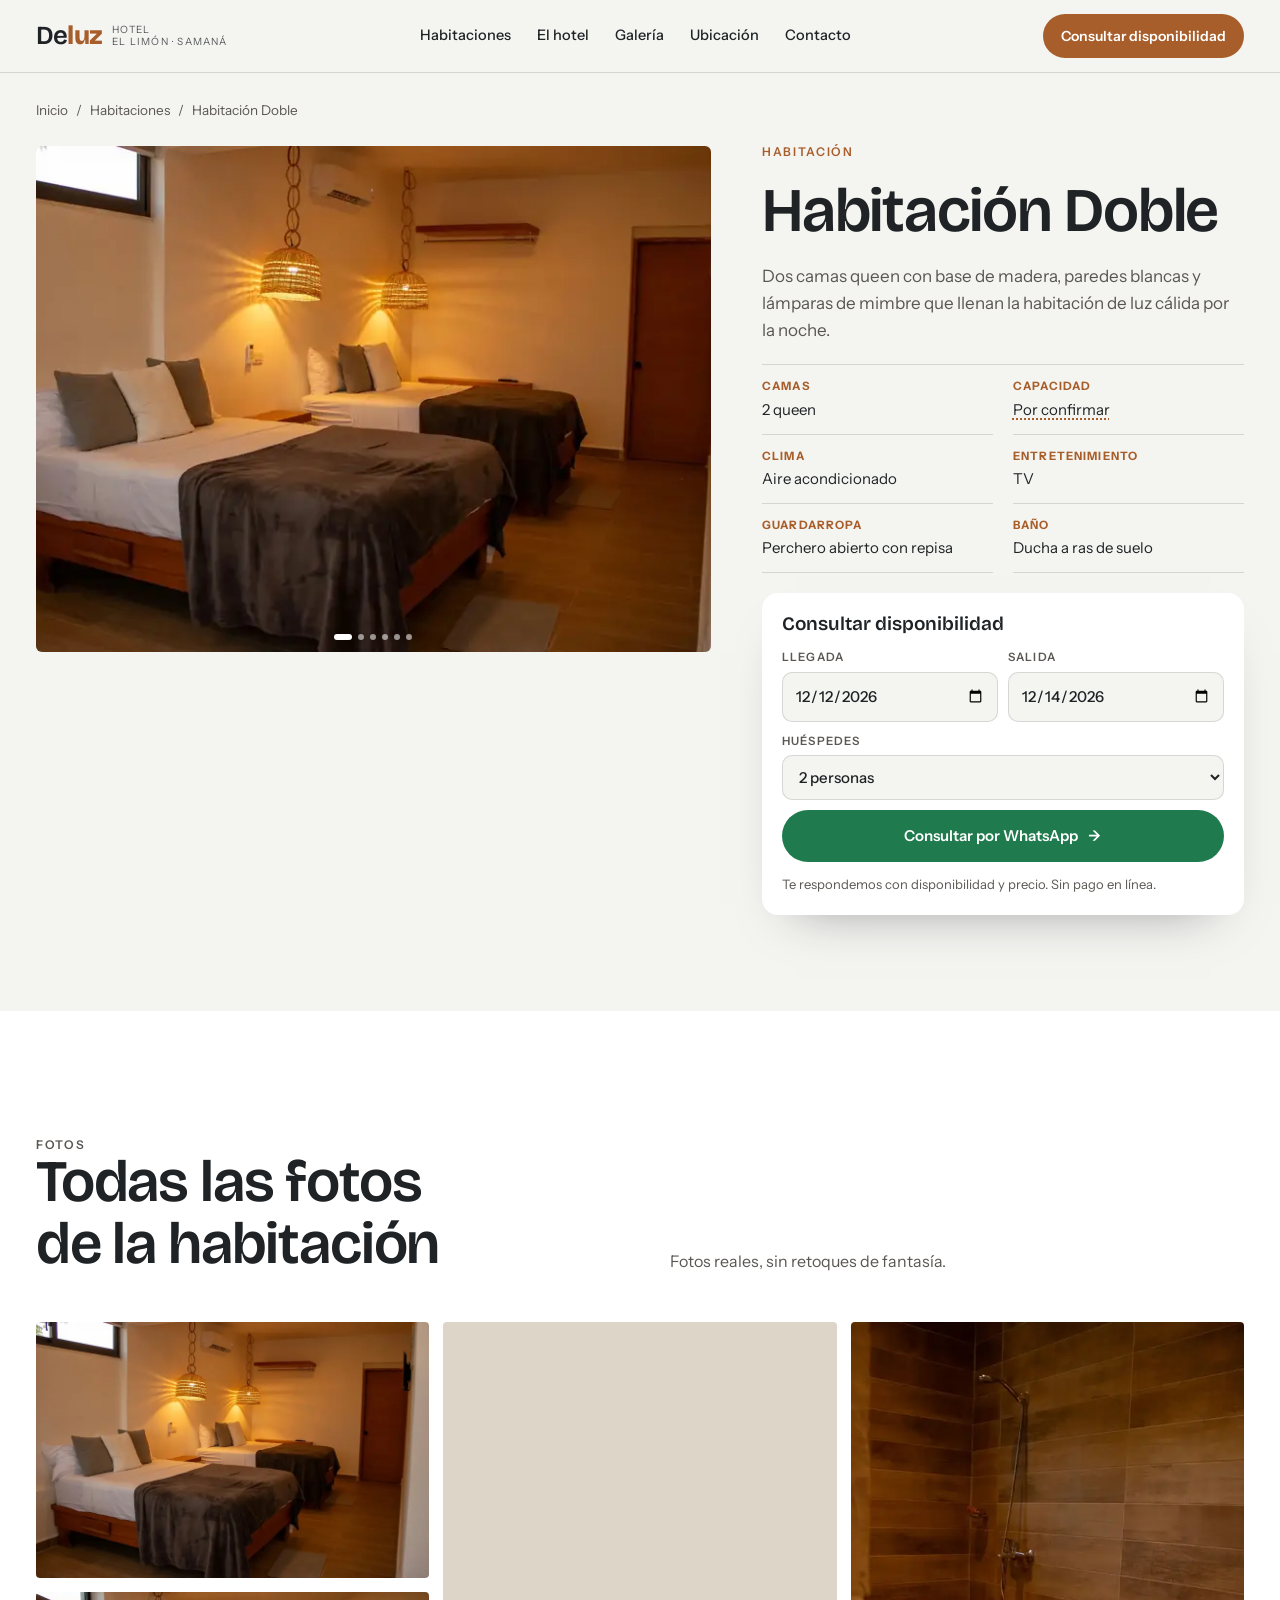
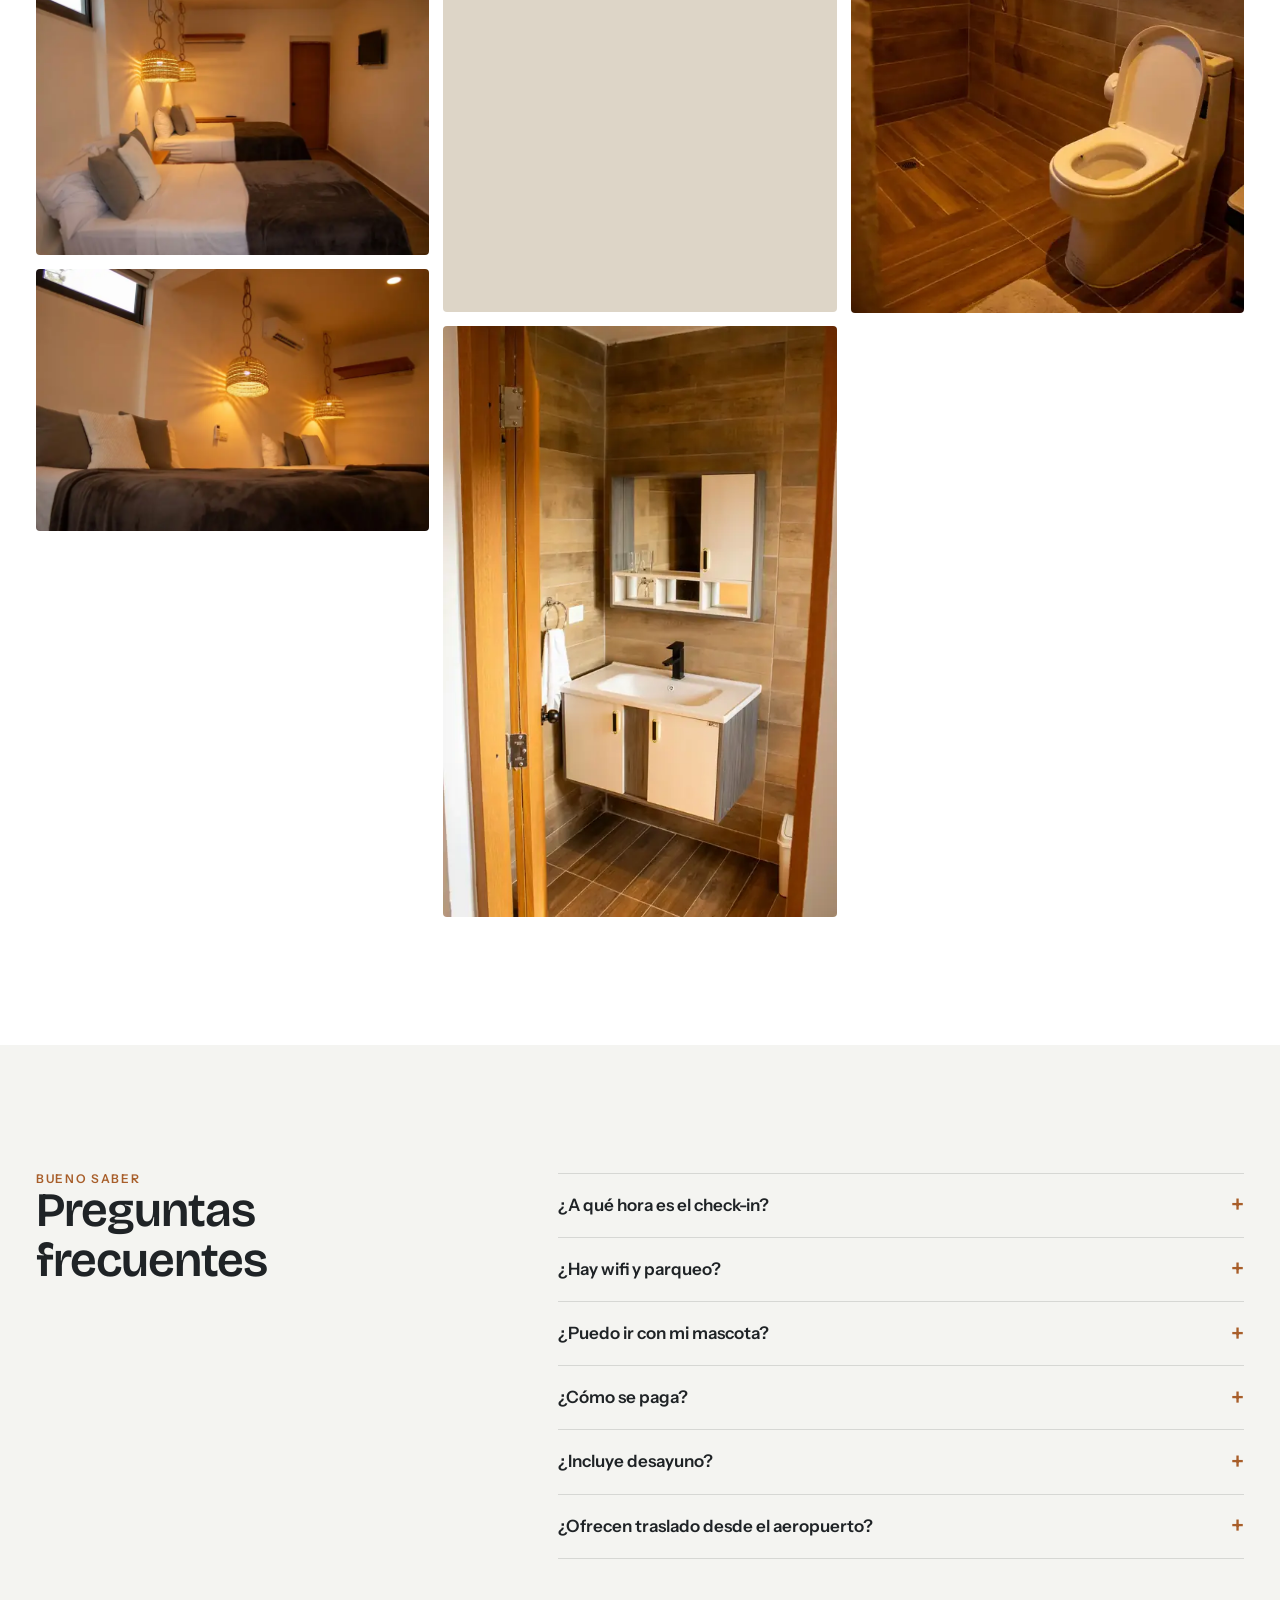
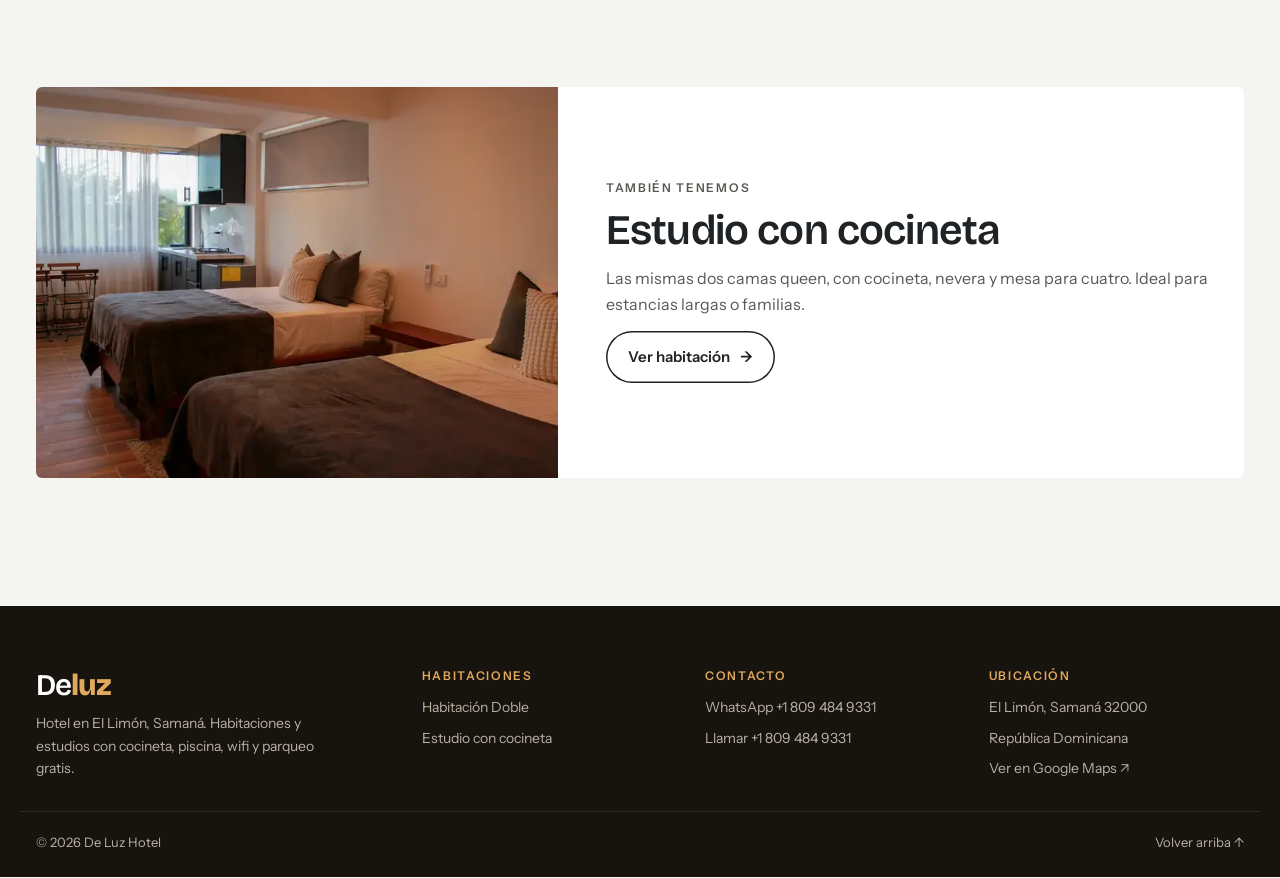
==== habitaciones/doble/index.html @ 8813d6ef "Fase 4: versión de producción de la web de De Luz Hotel - Estilos y scripts separados en assets/ (si" ====
<!doctype html>
<html lang="es">
<head>
<meta charset="utf-8">
<meta name="viewport" content="width=device-width, initial-scale=1, viewport-fit=cover">
<title>Habitación Doble · De Luz Hotel, Samaná</title>
<meta name="description" content="Habitación Doble en De Luz Hotel, El Limón, Samaná: 2 camas queen, aire acondicionado, TV y lámparas de mimbre. Consulta disponibilidad por WhatsApp.">
<!-- PROTOTIPO: quitar la línea robots noindex el día del lanzamiento -->
<meta name="robots" content="noindex">
<meta name="theme-color" content="#17130F">
<link rel="icon" href="../../favicon.svg" type="image/svg+xml">
<meta property="og:type" content="website">
<meta property="og:locale" content="es_DO">
<meta property="og:site_name" content="De Luz Hotel">
<meta property="og:title" content="Habitación Doble · De Luz Hotel, Samaná">
<meta property="og:description" content="Habitación Doble en De Luz Hotel, El Limón, Samaná: 2 camas queen, aire acondicionado, TV y lámparas de mimbre. Consulta disponibilidad por WhatsApp.">
<!-- Al tener dominio: usar URL absoluta en og:image y añadir og:url / canonical (/habitaciones/doble/) -->
<meta property="og:image" content="../../img/habitacion-doble-amplia.webp">
<meta name="twitter:card" content="summary_large_image">
<link rel="preconnect" href="https://fonts.googleapis.com">
<link rel="preconnect" href="https://fonts.gstatic.com" crossorigin>
<link rel="stylesheet" href="https://fonts.googleapis.com/css2?family=Bricolage+Grotesque:opsz,wght@12..96,400;12..96,600;12..96,800&amp;family=Instrument+Sans:wght@400;500;600&amp;display=swap">
<link rel="stylesheet" href="../../assets/css/site.css">
<script type="application/ld+json">
{"@context": "https://schema.org", "@type": "BreadcrumbList", "itemListElement": [{"@type": "ListItem", "position": 1, "name": "Inicio", "item": "../../"}, {"@type": "ListItem", "position": 2, "name": "Habitación Doble"}]}
</script>
</head>
<body class="page-inner" data-room="Habitación Doble">
<a class="skip" href="#main">Saltar al contenido</a>
<header class="top" id="top">
  <div class="wrap">
    <a class="logo" href="../../index.html" aria-label="De Luz Hotel, inicio">
      <span class="wm">De<b>luz</b></span>
      <small>Hotel<br>El Limón · Samaná</small>
    </a>
    <nav class="nav" aria-label="Principal">
      <a href="../../index.html#habitaciones">Habitaciones</a>
      <a href="../../index.html#hotel">El hotel</a>
      <a href="../../index.html#galeria">Galería</a>
      <a href="../../index.html#ubicacion">Ubicación</a>
      <a href="../../index.html#contacto">Contacto</a>
    </nav>
    <a class="btn btn-primary" href="#consulta">Consultar disponibilidad</a>
    <button class="burger" id="burger" type="button" aria-label="Abrir menú" aria-expanded="false" aria-controls="drawer"><span></span></button>
  </div>
</header>
<nav class="drawer" id="drawer" aria-label="Menú móvil">
  <a href="../../index.html#habitaciones">Habitaciones</a>
  <a href="../../index.html#hotel">El hotel</a>
  <a href="../../index.html#galeria">Galería</a>
  <a href="../../index.html#ubicacion">Ubicación</a>
  <a href="../../index.html#contacto">Contacto</a>
</nav>

<main id="main">
  <div class="wrap">
    <nav class="crumbs" aria-label="Ruta de navegación"><a href="../../index.html">Inicio</a><span aria-hidden="true">/</span><a href="../../index.html#habitaciones">Habitaciones</a><span aria-hidden="true">/</span><span aria-current="page">Habitación Doble</span></nav>
    <div class="rhero">
      <div class="rv">
        <div class="slider" data-slider>
          <div class="track">
            <img src="../../img/habitacion-doble-amplia.webp" srcset="../../img/800/habitacion-doble-amplia.webp 800w, ../../img/habitacion-doble-amplia.webp 1600w" sizes="(max-width:960px) 100vw, 58vw" width="1600" height="1040" alt="Habitación doble con dos camas queen y lámparas de mimbre" loading="lazy" decoding="async">
            <img src="../../img/habitacion-doble-noche.webp" srcset="../../img/800/habitacion-doble-noche.webp 800w, ../../img/habitacion-doble-noche.webp 1600w" sizes="(max-width:960px) 100vw, 58vw" width="1600" height="1067" alt="Habitación doble iluminada de noche, con TV y puerta de madera" loading="lazy" decoding="async">
            <img src="../../img/lamparas-contrapicado.webp" srcset="../../img/800/lamparas-contrapicado.webp 800w, ../../img/lamparas-contrapicado.webp 1600w" sizes="(max-width:960px) 100vw, 58vw" width="1600" height="1067" alt="Lámparas de mimbre y aire acondicionado" loading="lazy" decoding="async">
            <img src="../../img/lampara-mimbre.webp" srcset="../../img/800/lampara-mimbre.webp 534w, ../../img/lampara-mimbre.webp 1067w" sizes="(max-width:960px) 100vw, 58vw" width="1067" height="1600" alt="Lámpara de mimbre junto a la mesita flotante" loading="lazy" decoding="async">
            <img src="../../img/bano-lavabo.webp" srcset="../../img/800/bano-lavabo.webp 534w, ../../img/bano-lavabo.webp 1067w" sizes="(max-width:960px) 100vw, 58vw" width="1067" height="1600" alt="Baño con lavabo flotante y porcelanato imitación madera" loading="lazy" decoding="async">
            <img src="../../img/bano-ducha.webp" srcset="../../img/800/bano-ducha.webp 534w, ../../img/bano-ducha.webp 1067w" sizes="(max-width:960px) 100vw, 58vw" width="1067" height="1600" alt="Ducha a ras de suelo" loading="lazy" decoding="async">
          </div>
          <button class="sl-btn prev" type="button" aria-label="Foto anterior">‹</button>
          <button class="sl-btn next" type="button" aria-label="Foto siguiente">›</button>
          <div class="dots" aria-hidden="true"></div>
        </div>
      </div>
      <div class="rinfo">
        <p class="eyebrow">Habitación</p>
        <h1>Habitación Doble</h1>
        <p class="lead-r">Dos camas queen con base de madera, paredes blancas y lámparas de mimbre que llenan la habitación de luz cálida por la noche.</p>
        <ul class="spec">
          <li><b>Camas</b><span>2 queen</span></li>
          <li><b>Capacidad</b><span class=tbd>Por confirmar</span></li>
          <li><b>Clima</b><span>Aire acondicionado</span></li>
          <li><b>Entretenimiento</b><span>TV</span></li>
          <li><b>Guardarropa</b><span>Perchero abierto con repisa</span></li>
          <li><b>Baño</b><span>Ducha a ras de suelo</span></li>
        </ul>
        <div class="ask-card" id="consulta">
          <b>Consultar disponibilidad</b>
          <form data-ask aria-label="Consultar disponibilidad de Habitación Doble">
            <label>Llegada<input type="date" name="llegada" id="rIn" data-date="in" required></label>
            <label>Salida<input type="date" name="salida" id="rOut" data-date="out" required></label>
            <label class="full">Huéspedes<select name="huespedes" id="rGuests"><option>1 persona</option><option selected>2 personas</option><option>3 personas</option><option>4 personas</option></select></label>
            <button class="btn btn-wa" type="submit">Consultar por WhatsApp <span class="arr" aria-hidden="true">→</span></button>
          </form>
          <small>Te respondemos con disponibilidad y precio. Sin pago en línea.</small>
        </div>
      </div>
    </div>
  </div>

  <section class="band" id="galeria" style="background:var(--blanco)">
    <div class="wrap">
      <div class="head rv"><div><p class="eyebrow">Fotos</p><h2>Todas las fotos de la habitación</h2></div><p>Fotos reales, sin retoques de fantasía.</p></div>
      <div class="grid" data-gallery>
      <button type="button" data-c="hab" data-full="../../img/habitacion-doble-amplia.webp"><img src="../../img/habitacion-doble-amplia.webp" srcset="../../img/800/habitacion-doble-amplia.webp 800w, ../../img/habitacion-doble-amplia.webp 1600w" sizes="(max-width:600px) 100vw, 33vw" width="1600" height="1040" alt="Habitación doble con dos camas queen y lámparas de mimbre" loading="lazy" decoding="async"><span>Habitación doble con dos camas queen y lámparas de mimbre</span></button>
      <button type="button" data-c="hab" data-full="../../img/habitacion-doble-noche.webp"><img src="../../img/habitacion-doble-noche.webp" srcset="../../img/800/habitacion-doble-noche.webp 800w, ../../img/habitacion-doble-noche.webp 1600w" sizes="(max-width:600px) 100vw, 33vw" width="1600" height="1067" alt="Habitación doble iluminada de noche, con TV y puerta de madera" loading="lazy" decoding="async"><span>Habitación doble iluminada de noche, con TV y puerta de madera</span></button>
      <button type="button" data-c="hab" data-full="../../img/lamparas-contrapicado.webp"><img src="../../img/lamparas-contrapicado.webp" srcset="../../img/800/lamparas-contrapicado.webp 800w, ../../img/lamparas-contrapicado.webp 1600w" sizes="(max-width:600px) 100vw, 33vw" width="1600" height="1067" alt="Lámparas de mimbre y aire acondicionado" loading="lazy" decoding="async"><span>Lámparas de mimbre y aire acondicionado</span></button>
      <button type="button" data-c="hab" data-full="../../img/lampara-mimbre.webp"><img src="../../img/lampara-mimbre.webp" srcset="../../img/800/lampara-mimbre.webp 534w, ../../img/lampara-mimbre.webp 1067w" sizes="(max-width:600px) 100vw, 33vw" width="1067" height="1600" alt="Lámpara de mimbre junto a la mesita flotante" loading="lazy" decoding="async"><span>Lámpara de mimbre junto a la mesita flotante</span></button>
      <button type="button" data-c="hab" data-full="../../img/bano-lavabo.webp"><img src="../../img/bano-lavabo.webp" srcset="../../img/800/bano-lavabo.webp 534w, ../../img/bano-lavabo.webp 1067w" sizes="(max-width:600px) 100vw, 33vw" width="1067" height="1600" alt="Baño con lavabo flotante y porcelanato imitación madera" loading="lazy" decoding="async"><span>Baño con lavabo flotante y porcelanato imitación madera</span></button>
      <button type="button" data-c="hab" data-full="../../img/bano-ducha.webp"><img src="../../img/bano-ducha.webp" srcset="../../img/800/bano-ducha.webp 534w, ../../img/bano-ducha.webp 1067w" sizes="(max-width:600px) 100vw, 33vw" width="1067" height="1600" alt="Ducha a ras de suelo" loading="lazy" decoding="async"><span>Ducha a ras de suelo</span></button>
    </div>
    </div>
  </section>

  <section class="band">
    <div class="wrap faq-grid">
      <div class="rv"><p class="eyebrow">Bueno saber</p><h2 style="font-size:clamp(32px,4vw,48px)">Preguntas frecuentes</h2></div>
      <div class="faq rv">
      <details><summary>¿A qué hora es el check-in?</summary><p>De 3:00 a 8:00 p. m. Si llegas más tarde, escríbenos por WhatsApp para coordinarlo. <span class="tbd">Hora de check-out por confirmar.</span></p></details>
      <details><summary>¿Hay wifi y parqueo?</summary><p>Sí. El wifi y el parqueo son gratis para los huéspedes.</p></details>
      <details><summary>¿Puedo ir con mi mascota?</summary><p>Sí, aceptamos perros y gatos de hasta 10 kg.</p></details>
      <details><summary>¿Cómo se paga?</summary><p>Se acepta efectivo. <span class="tbd">Otros métodos de pago por confirmar.</span></p></details>
      <details><summary>¿Incluye desayuno?</summary><p>No. El hotel no tiene restaurante de desayuno.</p></details>
      <details><summary>¿Ofrecen traslado desde el aeropuerto?</summary><p>Sí, desde el aeropuerto El Catey (AZS), con costo adicional. Coordínalo por WhatsApp antes de llegar.</p></details>
      </div>
    </div>
  </section>

  <section class="band other-band">
    <div class="wrap">
      <a class="other rv" href="../../habitaciones/estudio/index.html">
        <img src="../../img/estudio-cocineta.webp" srcset="../../img/800/estudio-cocineta.webp 800w, ../../img/estudio-cocineta.webp 1600w" sizes="(max-width:600px) 100vw, 40vw" width="1600" height="1009" alt="Estudio con cocineta" loading="lazy" decoding="async">
        <div><p class="eyebrow">También tenemos</p><h2>Estudio con cocineta</h2><p>Las mismas dos camas queen, con cocineta, nevera y mesa para cuatro. Ideal para estancias largas o familias.</p><span class="btn btn-ghost">Ver habitación <span class="arr" aria-hidden="true">→</span></span></div>
      </a>
    </div>
  </section>
</main>

<footer>
  <div class="wrap foot">
    <div class="foot-brand">
      <span class="wm">De<b>luz</b></span>
      <p>Hotel en El Limón, Samaná. Habitaciones y estudios con cocineta, piscina, wifi y parqueo gratis.</p>
    </div>
    <div>
      <h4>Habitaciones</h4>
      <ul><li><a href="../../habitaciones/doble/index.html">Habitación Doble</a></li><li><a href="../../habitaciones/estudio/index.html">Estudio con cocineta</a></li></ul>
    </div>
    <div>
      <h4>Contacto</h4>
      <ul><li><a href="https://wa.me/18094849331" target="_blank" rel="noopener">WhatsApp +1 809 484 9331</a></li><li><a href="tel:+18094849331">Llamar +1 809 484 9331</a></li></ul>
    </div>
    <div>
      <h4>Ubicación</h4>
      <ul><li>El Limón, Samaná 32000</li><li>República Dominicana</li><li><a href="https://www.google.com/maps/place/De+Luz+Hotel/@19.2942143,-69.4327929,17z/data=!3m1!4b1!4m6!3m5!1s0x8eaee575bb2371f7:0xa61d08177c4b8f41!8m2!3d19.2942143!4d-69.4327929" target="_blank" rel="noopener">Ver en Google Maps ↗</a></li></ul>
    </div>
  </div>
  <div class="wrap foot-bottom">
    <span>© <span data-year>2026</span> De Luz Hotel</span>
    <a href="../../index.html#inicio">Volver arriba ↑</a>
  </div>
</footer>
<div class="mbar" id="mbar">
  <a class="btn btn-ghost" href="#galeria">Fotos</a>
  <a class="btn btn-wa" href="#consulta">Consultar</a>
</div>
<div class="sheet" id="sheet" role="dialog" aria-modal="false" aria-labelledby="sheetT">
  <div class="sheet-card">
    <div class="sheet-head"><h3 id="sheetT">Tu mensaje está listo</h3><button class="x" type="button" data-close-sheet aria-label="Cerrar">×</button></div>
    <div class="bubble" id="bubble"></div>
    <small>Se abrirá WhatsApp con este texto para el +1 809 484 9331. Puedes editarlo antes de enviarlo.</small>
    <div class="sheet-actions">
      <a class="btn btn-wa" id="waLink" href="https://wa.me/18094849331" target="_blank" rel="noopener">Abrir WhatsApp <span class="arr" aria-hidden="true">→</span></a>
      <button class="btn btn-ghost" type="button" id="copyMsg">Copiar mensaje</button>
    </div>
  </div>
</div>
<div class="lb" id="lb" role="dialog" aria-modal="true" aria-label="Foto ampliada">
  <button class="x" type="button" id="lbX" aria-label="Cerrar">×</button>
  <button class="nav-lb l" type="button" id="lbL" aria-label="Foto anterior">‹</button>
  <figure style="margin:0"><img id="lbImg" alt=""><p id="lbCap"></p></figure>
  <button class="nav-lb r" type="button" id="lbR" aria-label="Foto siguiente">›</button>
</div>
<script src="../../assets/js/site.js" defer></script>
</body>
</html>
---- assets/css/site.css ----
/* Layout: editorial de una sola página; bandas claras (día) y oscuras (noche) alternadas, fotos a sangre. */
:root{
  --cal:#F4F4F1;      /* paredes encaladas */
  --blanco:#FFFFFF;
  --piedra:#DDD5C7;   /* franja de travertino */
  --tinta:#1F2326;    /* marcos de ventana, cocineta negra */
  --manta:#5A5753;    /* manta gris */
  --teca:#A85E2A;     /* puertas de madera */
  --mimbre:#E0A95B;   /* luz de las lámparas */
  --noche:#17130F;    /* habitación de noche */
  --palma:#3D6B4B;    /* vegetación */
  --anil:#3B5B7D;     /* cocineta azul */
  --linea:rgba(31,35,38,.14);
  --f-display:"Bricolage Grotesque", "Avenir Next", system-ui, sans-serif;
  --f-text:"Instrument Sans", "Helvetica Neue", system-ui, sans-serif;
  --gut:max(16px, env(safe-area-inset-left, 0px));
  --gutr:max(16px, env(safe-area-inset-right, 0px));
  --ease:cubic-bezier(.2,.7,.2,1);
  color-scheme:light;
}
*{box-sizing:border-box}
html{scroll-behavior:smooth}
body{margin:0;background:var(--cal);color:var(--tinta);font:16px/1.6 var(--f-text);-webkit-font-smoothing:antialiased;overflow-x:hidden}
img{max-width:100%;height:auto;display:block}
a{color:inherit}
button,input,select,textarea{font:inherit;color:inherit}
:focus-visible{outline:2px solid var(--teca);outline-offset:3px;border-radius:4px}
h1,h2,h3{font-family:var(--f-display);font-weight:600;line-height:1.05;letter-spacing:-.02em;margin:0;text-wrap:balance}
p{margin:0}
.wrap{max-width:1240px;margin:0 auto;padding-left:var(--gut);padding-right:var(--gutr)}
.eyebrow{font:600 12px/1 var(--f-text);letter-spacing:.14em;text-transform:uppercase;color:var(--teca)}
.tbd{text-decoration:underline dotted 1.5px;text-underline-offset:4px;text-decoration-color:var(--teca)}
.tag-tbd{display:inline-block;font:600 10px/1 var(--f-text);letter-spacing:.1em;text-transform:uppercase;padding:5px 7px;border:1px dashed currentColor;border-radius:999px;opacity:.75;vertical-align:middle}

/* Botones */
.btn{display:inline-flex;align-items:center;gap:10px;border:0;cursor:pointer;text-decoration:none;font-weight:600;font-size:15px;padding:14px 22px;border-radius:999px;transition:transform .25s var(--ease),background-color .25s,color .25s,box-shadow .25s}
.btn:active{transform:scale(.97)}
.btn-primary{background:var(--teca);color:#fff}
.btn-primary:hover{background:#8f4e22;box-shadow:0 8px 24px -10px rgba(168,94,42,.8)}
.btn-ghost{background:transparent;color:inherit;box-shadow:inset 0 0 0 1.5px currentColor}
.btn-ghost:hover{background:var(--tinta);color:var(--cal);box-shadow:inset 0 0 0 1.5px var(--tinta)}
.btn .arr{transition:transform .25s var(--ease)}
.btn:hover .arr{transform:translateX(4px)}
.btn-wa{background:#1f7a4d;color:#fff}
.btn-wa:hover{background:#17623d}

/* Cabecera */
body::before{content:"";position:fixed;inset:0 0 auto;height:env(safe-area-inset-top,0px);z-index:60;background:var(--cal)}
.top{position:fixed;top:env(safe-area-inset-top,0px);left:0;right:0;z-index:50;transition:background-color .35s,box-shadow .35s,color .35s;color:#fff}
.top.solid{background:rgba(244,244,241,.92);backdrop-filter:blur(10px);-webkit-backdrop-filter:blur(10px);box-shadow:0 1px 0 var(--linea);color:var(--tinta)}
.top .wrap{display:flex;align-items:center;justify-content:space-between;gap:20px;height:72px}
.logo{display:flex;align-items:center;gap:10px;text-decoration:none}
.wm{font:600 26px/1 var(--f-display);letter-spacing:-.03em}.wm b{font-weight:800;color:var(--mimbre)}.top.solid .wm b{color:var(--teca)}
.logo small{font-size:10px;letter-spacing:.12em;text-transform:uppercase;opacity:.75;line-height:1.2}
.nav{display:flex;gap:26px;align-items:center}
.nav a{text-decoration:none;font-size:14.5px;font-weight:500;position:relative;padding:4px 0}
.nav a::after{content:"";position:absolute;left:0;right:100%;bottom:-2px;height:1.5px;background:var(--mimbre);transition:right .3s var(--ease)}
.nav a:hover::after{right:0}
.top .btn{padding:11px 18px;font-size:14px}
.burger{display:none;background:none;border:0;width:44px;height:44px;cursor:pointer;position:relative}
.burger span,.burger span::before,.burger span::after{content:"";position:absolute;left:11px;width:22px;height:1.5px;background:currentColor;transition:transform .3s var(--ease),top .3s}
.burger span{top:21px}.burger span::before{left:0;top:-7px}.burger span::after{left:0;top:7px}
.menu-open .burger span{background:transparent}
.menu-open .burger span::before{top:0;transform:rotate(45deg)}
.menu-open .burger span::after{top:0;transform:rotate(-45deg)}
.drawer{position:fixed;inset:0;z-index:45;background:var(--noche);color:#fff;padding:110px var(--gutr) 40px var(--gut);display:flex;flex-direction:column;gap:6px;transform:translateY(-100%);transition:transform .5s var(--ease)}
.menu-open .drawer{transform:none}
.drawer a{font:600 34px/1.25 var(--f-display);text-decoration:none}
.drawer a:hover{color:var(--mimbre)}

/* Rayos de mimbre: el motivo de la marca */
.rays{position:absolute;pointer-events:none;inset:0;background:repeating-conic-gradient(from -90deg at var(--rx,50%) var(--ry,-10%),rgba(224,169,91,.22) 0deg 1.1deg,transparent 1.1deg 5.5deg);-webkit-mask-image:radial-gradient(circle at var(--rx,50%) var(--ry,-10%),#000 0,#000 18%,transparent 70%);mask-image:radial-gradient(circle at var(--rx,50%) var(--ry,-10%),#000 0,#000 18%,transparent 70%)}

/* Hero */
.hero{position:relative;min-height:min(860px,100svh);display:flex;align-items:flex-end;color:#fff;overflow:hidden;background:var(--noche)}
.hero-media{position:absolute;inset:0}
.hero-media img{position:absolute;inset:0;width:100%;height:100%;object-fit:cover;transition:opacity 1.1s var(--ease),transform 8s linear}
.hero-media img.off{opacity:0}
.hero-media::after{content:"";position:absolute;inset:0;background:linear-gradient(180deg,rgba(23,19,15,.55) 0%,rgba(23,19,15,.05) 30%,rgba(23,19,15,.25) 55%,rgba(23,19,15,.85) 100%)}
.hero .rays{--rx:30%;--ry:-5%;opacity:0;transition:opacity 1.1s}
.is-night .hero .rays{opacity:1}
.hero-inner{position:relative;width:100%;padding-block:140px 36px;display:grid;gap:28px}
.dn{display:inline-flex;background:rgba(255,255,255,.14);backdrop-filter:blur(8px);-webkit-backdrop-filter:blur(8px);border-radius:999px;padding:4px;width:max-content;position:relative}
.dn button{position:relative;z-index:1;background:none;border:0;padding:8px 16px;border-radius:999px;cursor:pointer;font-size:13.5px;font-weight:600;display:flex;gap:8px;align-items:center;color:#fff;transition:color .3s}
.dn .pill{position:absolute;top:4px;bottom:4px;left:4px;width:calc(50% - 4px);background:#fff;border-radius:999px;transition:transform .45s var(--ease)}
.is-night .dn .pill{transform:translateX(100%);background:var(--mimbre)}
.dn button[aria-pressed="true"]{color:var(--tinta)}
.hero h1{font-size:clamp(42px,7.4vw,104px);font-weight:600;max-width:12ch}
.hero h1 em{font-style:normal;color:var(--mimbre);transition:color .6s}
.is-day .hero h1 em{color:#fff;text-decoration:underline;text-decoration-color:var(--mimbre);text-decoration-thickness:4px;text-underline-offset:10px}
.hero-sub{max-width:46ch;font-size:clamp(16px,1.6vw,19px);opacity:.92}

/* Barra de consulta */
.ask{background:var(--blanco);color:var(--tinta);border-radius:20px;padding:10px;display:grid;grid-template-columns:repeat(3,minmax(0,1fr)) auto;gap:6px;box-shadow:0 30px 60px -30px rgba(0,0,0,.6);max-width:980px}
.ask label{display:flex;flex-direction:column;gap:2px;padding:10px 14px;border-radius:12px;transition:background-color .2s;min-width:0}
.ask label:hover,.ask label:focus-within{background:var(--cal)}
.ask span{font-size:11px;font-weight:600;letter-spacing:.1em;text-transform:uppercase;color:var(--manta)}
.ask input,.ask select{border:0;background:transparent;padding:0;font-size:15.5px;font-weight:500;outline:none;min-width:0;width:100%}
.ask .btn{align-self:stretch;justify-content:center;border-radius:14px}
.ask-note{font-size:13px;opacity:.8;margin-top:-14px}

/* Panel de mensaje de WhatsApp */
.sheet{position:fixed;inset:auto 0 0 0;z-index:80;display:flex;justify-content:center;padding:0 var(--gutr) calc(16px + env(safe-area-inset-bottom,0px)) var(--gut);transform:translateY(110%);visibility:hidden;transition:transform .5s var(--ease),visibility 0s .5s}
.sheet.open{transform:none;visibility:visible;transition:transform .5s var(--ease)}
.sheet-card{background:var(--blanco);color:var(--tinta);border-radius:22px;max-width:520px;width:100%;padding:22px;box-shadow:0 30px 80px -20px rgba(0,0,0,.5);display:grid;gap:14px}
.sheet-head{display:flex;justify-content:space-between;align-items:center;gap:12px}
.sheet-head h3{font-size:20px}
.x{background:var(--cal);border:0;width:36px;height:36px;border-radius:50%;cursor:pointer;font-size:18px}
.bubble{background:#e7f5ea;border-radius:16px 16px 16px 4px;padding:14px 16px;white-space:pre-wrap;font-size:15px;line-height:1.5}
.sheet small{color:var(--manta);font-size:13px}
.sheet-actions{display:flex;gap:10px;flex-wrap:wrap}

/* Esenciales */
.facts{background:var(--blanco);border-bottom:1px solid var(--linea)}
.facts ul{list-style:none;margin:0;padding:22px 0;display:flex;flex-wrap:wrap;gap:10px 34px;justify-content:space-between}
.facts li{display:flex;align-items:center;gap:10px;font-size:14.5px;font-weight:500}
.facts svg{width:22px;height:22px;stroke:var(--teca);fill:none;stroke-width:1.6;flex:none}

/* Secciones */
section{scroll-margin-top:80px}
.band{padding-block:clamp(72px,10vw,128px)}
.head{display:grid;grid-template-columns:minmax(0,1fr) minmax(0,1fr);gap:24px 60px;align-items:end;margin-bottom:48px}
.head h2{font-size:clamp(34px,4.6vw,60px)}
.head p{color:var(--manta);max-width:52ch}

/* El hotel */
.about{display:grid;grid-template-columns:minmax(0,1.15fr) minmax(0,.85fr);gap:clamp(24px,4vw,56px);align-items:center}
.about-pics{display:grid;grid-template-columns:minmax(0,1.5fr) minmax(0,1fr);gap:14px;align-items:end}
.about-pics figure{margin:0;overflow:hidden;border-radius:4px}
.about-pics figure:first-child{aspect-ratio:3/2}
.about-pics figure:last-child{aspect-ratio:3/4;transform:translateY(40px)}
.about-pics img{width:100%;height:100%;object-fit:cover}
.about-text{display:grid;gap:20px}
.about-text h2{font-size:clamp(32px,4vw,52px)}
.about-text p{color:var(--manta)}
.stats{display:grid;grid-template-columns:repeat(3,minmax(0,1fr));gap:12px;border-top:1px solid var(--linea);padding-top:20px}
.stats b{display:block;font:600 34px/1 var(--f-display)}
.stats span{font-size:13px;color:var(--manta)}

/* Habitaciones */
.rooms{display:grid;grid-template-columns:repeat(2,minmax(0,1fr));gap:28px}
.room{background:var(--blanco);border-radius:6px;overflow:hidden;display:flex;flex-direction:column;transition:transform .4s var(--ease),box-shadow .4s}
.room:hover{transform:translateY(-4px);box-shadow:0 30px 50px -35px rgba(31,35,38,.45)}
.slider{position:relative;aspect-ratio:4/3;overflow:hidden;background:var(--piedra)}
.track{display:flex;height:100%;transition:transform .6s var(--ease)}
.track img{flex:0 0 100%;width:100%;height:100%;object-fit:cover}
.sl-btn{position:absolute;top:50%;translate:0 -50%;width:42px;height:42px;border-radius:50%;border:0;background:rgba(255,255,255,.9);cursor:pointer;opacity:0;transition:opacity .3s,transform .2s;font-size:18px}
.sl-btn.prev{left:12px}.sl-btn.next{right:12px}
.slider:hover .sl-btn,.sl-btn:focus-visible{opacity:1}
.sl-btn:hover{transform:scale(1.08)}
.dots{position:absolute;bottom:12px;left:0;right:0;display:flex;justify-content:center;gap:6px}
.dots i{width:6px;height:6px;border-radius:99px;background:rgba(255,255,255,.55);transition:width .3s,background-color .3s}
.dots i.on{width:18px;background:#fff}
.room-body{padding:26px;display:grid;gap:16px;flex:1}
.room-top{display:flex;justify-content:space-between;align-items:baseline;gap:12px;flex-wrap:wrap}
.room h3{font-size:28px}
.room .cap{font-size:13.5px;color:var(--manta)}
.chips{display:flex;flex-wrap:wrap;gap:8px;list-style:none;margin:0;padding:0}
.chips li{font-size:13px;padding:6px 11px;border-radius:999px;background:var(--cal)}
.room-actions{display:flex;gap:10px;flex-wrap:wrap;margin-top:auto;padding-top:6px}
.room-actions .btn{padding:12px 18px;font-size:14px}
.legend{margin-top:22px;font-size:13px;color:var(--manta)}

/* Día / noche */
.dnband{background:var(--noche);color:#f3ece2;position:relative;overflow:hidden}
.dnband .rays{--rx:78%;--ry:-8%}
.diptych{position:relative;display:grid;grid-template-columns:minmax(0,1fr) minmax(0,1fr);gap:clamp(16px,3vw,40px);align-items:start}
.diptych figure{margin:0;display:grid;gap:14px}
.diptych figure:last-child{margin-top:clamp(40px,8vw,120px)}
.diptych .ph{overflow:hidden;border-radius:4px;aspect-ratio:4/5}
.diptych img{width:100%;height:100%;object-fit:cover;transition:transform 1.2s var(--ease)}
.diptych figure:hover img{transform:scale(1.04)}
.diptych figcaption{display:grid;gap:4px}
.diptych figcaption b{font:600 26px/1.1 var(--f-display)}
.diptych figcaption span{color:#c9bfb1;font-size:15px;max-width:40ch}
.dn-title{position:relative;font-size:clamp(36px,5.4vw,72px);max-width:16ch;margin-bottom:48px}
.dn-title em{font-style:normal;color:var(--mimbre)}

/* Galería */
.filters{display:flex;gap:8px;flex-wrap:wrap;margin-bottom:28px}
.filters button{border:1.5px solid var(--linea);background:transparent;padding:9px 16px;border-radius:999px;cursor:pointer;font-size:14px;font-weight:500;transition:all .25s}
.filters button:hover{border-color:var(--tinta)}
.filters button[aria-pressed="true"]{background:var(--tinta);color:var(--cal);border-color:var(--tinta)}
.grid{columns:3 280px;column-gap:14px}
.grid button{display:block;width:100%;padding:0;border:0;margin:0 0 14px;cursor:zoom-in;break-inside:avoid;border-radius:4px;overflow:hidden;position:relative;background:var(--piedra)}
.grid img{width:100%;height:auto;transition:transform .7s var(--ease),filter .4s}
.grid button:hover img{transform:scale(1.035)}
.grid button span{position:absolute;left:10px;bottom:10px;background:rgba(23,19,15,.7);color:#fff;font-size:12px;padding:5px 9px;border-radius:99px;opacity:0;transform:translateY(6px);transition:all .3s var(--ease)}
.grid button:hover span,.grid button:focus-visible span{opacity:1;transform:none}
.grid button.hide{display:none}

.lb{position:fixed;inset:0;z-index:90;background:rgba(15,12,10,.94);display:grid;place-items:center;padding:60px var(--gutr) 60px var(--gut);opacity:0;pointer-events:none;transition:opacity .35s}
.lb.open{opacity:1;pointer-events:auto}
.lb img{max-height:80vh;width:auto;border-radius:4px;box-shadow:0 30px 80px rgba(0,0,0,.5)}
.lb p{color:#ddd;text-align:center;margin-top:14px;font-size:14px}
.lb .x{position:absolute;top:calc(16px + env(safe-area-inset-top,0px));right:var(--gutr);background:#fff}
.lb .nav-lb{position:absolute;top:50%;translate:0 -50%;background:rgba(255,255,255,.12);color:#fff;border:0;width:48px;height:48px;border-radius:50%;cursor:pointer;font-size:20px}
.lb .nav-lb:hover{background:rgba(255,255,255,.25)}
.lb .l{left:var(--gut)}.lb .r{right:var(--gutr)}

/* Ubicación */
.loc{display:grid;grid-template-columns:minmax(0,1fr) minmax(0,1fr);gap:clamp(24px,4vw,56px);align-items:stretch}
.loc{align-items:start}
.map{position:relative;border-radius:6px;background:var(--noche);overflow:hidden;display:grid;align-content:center;padding:10px 10px 16px;min-width:0}
.map::before{content:"";position:absolute;inset:0;background:repeating-conic-gradient(from -90deg at 56% 49%,rgba(224,169,91,.10) 0deg 1deg,transparent 1deg 6deg);-webkit-mask-image:radial-gradient(circle at 56% 49%,#000 0,transparent 60%);mask-image:radial-gradient(circle at 56% 49%,#000 0,transparent 60%)}
.map svg{position:relative;width:100%;height:auto;display:block}
.map .sea{font:600 10.5px var(--f-text);letter-spacing:.22em;fill:#6f8aa3}
.map .ray{stroke:#E0A95B;stroke-width:1.4;stroke-dasharray:4 6;fill:none;opacity:.45;transition:opacity .3s,stroke-width .3s}
.map .ray.on{opacity:1;stroke-width:2.4;stroke-dasharray:none}
.map .node{cursor:pointer;outline:none}
.map .hit{fill:transparent}
.map .dot{fill:#F4F4F1;stroke:#E0A95B;stroke-width:2;transition:r .25s,fill .25s}
.map .node text{font:500 13.5px var(--f-text);fill:#e9e2d6;transition:fill .25s}
.map .node:hover .dot,.map .node:focus-visible .dot,.map .node.on .dot{r:9;fill:#E0A95B}
.map .node:hover text,.map .node:focus-visible text,.map .node.on text{fill:#E0A95B}
.map .hdot{fill:#E0A95B}
.map .htxt{font:600 17px var(--f-display);fill:#fff}
.map .pulse{fill:none;stroke:#E0A95B;stroke-width:2;transform-origin:336px 214px;transform-box:view-box;animation:pulse 2.4s infinite}
@keyframes pulse{from{transform:scale(.8);opacity:.9}to{transform:scale(3);opacity:0}}
.map-cap{position:relative;color:#a59c8f;font-size:12.5px;text-align:center;margin-top:4px}
.map-btns{display:flex;gap:10px;flex-wrap:wrap}
.places{list-style:none;margin:0;padding:0;display:grid;border-top:1px solid var(--linea)}
.places li{border-bottom:1px solid var(--linea)}
.places a{display:grid;grid-template-columns:minmax(0,1fr) auto;gap:0 16px;padding:14px 4px;text-decoration:none;border-radius:6px;transition:background-color .25s,padding .25s}
.places a:hover,.places a.on{background:var(--blanco);padding-left:12px;padding-right:12px}
.places b{font-weight:600}
.places small{grid-column:1;color:var(--manta);font-size:13.5px}
.places span{grid-column:2;grid-row:1/3;align-self:center;color:var(--teca);font-weight:600;font-size:13.5px;white-space:nowrap}
.info{display:grid;grid-template-columns:repeat(2,minmax(0,1fr));gap:14px 20px;background:var(--blanco);border-radius:6px;padding:18px 20px}
.info div{display:grid;gap:2px;min-width:0}.info b{font-size:12px;letter-spacing:.1em;text-transform:uppercase;color:var(--teca)}.info span{font-size:14.5px}
.loc-text{display:grid;gap:22px;align-content:start}

/* Contacto */
.contact{background:var(--tinta);color:#f1efe9}
.contact .eyebrow{color:var(--mimbre)}
.cgrid{display:grid;grid-template-columns:minmax(0,.9fr) minmax(0,1.1fr);gap:clamp(28px,5vw,72px)}
.cgrid h2{font-size:clamp(36px,4.8vw,64px)}
.channels{display:grid;gap:12px;margin-top:28px}
.channel{display:flex;gap:14px;align-items:center;padding:16px 18px;border:1px solid rgba(255,255,255,.14);border-radius:14px}
.channel svg{width:22px;height:22px;stroke:var(--mimbre);fill:none;stroke-width:1.6;flex:none}
.channel div{display:grid;min-width:0}
.channel small{opacity:.65;font-size:12.5px}
form.cf{display:grid;grid-template-columns:repeat(2,minmax(0,1fr));gap:14px}
.cf .full{grid-column:1/-1}
.cf label{display:grid;gap:6px;font-size:13px;font-weight:500;color:#cfcac0;min-width:0}
.cf input,.cf select,.cf textarea{background:rgba(255,255,255,.06);border:1px solid rgba(255,255,255,.16);border-radius:12px;padding:13px 14px;color:#fff;font-size:15px;outline:none;transition:border-color .2s,background-color .2s;width:100%;min-width:0}
.cf select option{color:var(--tinta)}
.cf input:focus,.cf select:focus,.cf textarea:focus{border-color:var(--mimbre);background:rgba(255,255,255,.1)}
.cf textarea{min-height:110px;resize:vertical}
.cf .row{display:flex;gap:12px;align-items:center;flex-wrap:wrap}
.cf-note{font-size:13px;opacity:.7}

footer{background:var(--noche);color:#b9b0a4;font-size:14px}
footer .wrap{display:flex;justify-content:space-between;gap:20px;flex-wrap:wrap;padding-block:36px calc(36px + env(safe-area-inset-bottom,0px))}

/* Barra móvil fija */
.mbar{display:none}

/* Aparición progresiva (estado de reposo visible) */
.rv{transition:transform .9s var(--ease),opacity .9s var(--ease)}
.js .rv:not(.in){transform:translateY(22px)}

@media (max-width:960px){
  .nav,.top .btn{display:none}
  .burger{display:block}
  .ask{grid-template-columns:repeat(2,minmax(0,1fr))}
  .ask .btn{grid-column:1/-1;padding:16px}
  .head,.about,.loc,.cgrid{grid-template-columns:minmax(0,1fr)}
  .rooms{grid-template-columns:minmax(0,1fr)}
  .about-pics figure:last-child{transform:none}
}
@media (max-width:600px){
  .facts ul{justify-content:flex-start;gap:12px 20px}
  .facts li{width:calc(50% - 10px);font-size:13.5px}
  .ask{grid-template-columns:minmax(0,1fr)}
  .ask label{padding:8px 12px}
  .diptych{grid-template-columns:minmax(0,1fr)}
  .diptych figure:last-child{margin-top:0}
  form.cf{grid-template-columns:minmax(0,1fr)}
  .stats b{font-size:26px}
  .hero-inner{padding-block:120px 24px}
  .mbar{display:grid;grid-template-columns:1fr 1.4fr;gap:8px;position:fixed;left:0;right:0;bottom:0;z-index:40;padding:10px var(--gutr) calc(10px + env(safe-area-inset-bottom,0px)) var(--gut);background:rgba(244,244,241,.95);backdrop-filter:blur(10px);-webkit-backdrop-filter:blur(10px);box-shadow:0 -1px 0 var(--linea);transform:translateY(100%);transition:transform .4s var(--ease)}
  .mbar.show{transform:none}
  .mbar .btn{justify-content:center;padding:13px 10px;font-size:14.5px}
  footer .wrap{padding-bottom:calc(96px + env(safe-area-inset-bottom,0px))}
}
@media (prefers-reduced-motion:reduce){
  *,*::before,*::after{transition-duration:.01ms!important;animation:none!important;scroll-behavior:auto!important}
  .js .rv:not(.in){transform:none;opacity:1}
}

/* ───────── Fase 4: componentes de producción ───────── */
.skip{position:absolute;left:-999px;top:calc(8px + env(safe-area-inset-top,0px));z-index:100;background:var(--tinta);color:#fff;padding:10px 16px;border-radius:8px;text-decoration:none}
.skip:focus{left:var(--gut)}
.room h3 a{text-decoration:none}
.room h3 a:hover{color:var(--teca)}

/* Ubicación: pestañas y mapa real de Google */
.map-wrap{position:sticky;top:96px;display:grid;gap:12px;min-width:0}
.map-tabs{display:inline-flex;background:var(--blanco);border-radius:999px;padding:4px;width:max-content;box-shadow:0 0 0 1px var(--linea)}
.map-tabs button{border:0;background:none;padding:9px 18px;border-radius:999px;cursor:pointer;font-weight:600;font-size:14px;color:var(--manta);transition:background-color .25s,color .25s}
.map-tabs button[aria-selected="true"]{background:var(--tinta);color:var(--cal)}
.gmap{position:relative;border-radius:6px;overflow:hidden;background:var(--piedra);aspect-ratio:4/3.4}
.gmap iframe{position:absolute;inset:0;width:100%;height:100%;border:0}
.gmap-ph{position:absolute;inset:0;display:grid;place-items:center;color:var(--manta);font-size:14px}

/* Contacto: canales como enlaces */
a.channel{text-decoration:none;transition:border-color .25s,background-color .25s}
a.channel:hover{border-color:var(--mimbre);background:rgba(255,255,255,.04)}

/* Pie de página */
footer .wrap.foot{display:grid;grid-template-columns:minmax(0,1.4fr) repeat(3,minmax(0,1fr));gap:28px;padding-block:64px 32px}
.foot .wm{color:#fff;font-size:30px}
.foot-brand{display:grid;gap:12px;align-content:start}
.foot-brand p{max-width:34ch}
.foot h4{font:600 12px/1 var(--f-text);letter-spacing:.14em;text-transform:uppercase;color:var(--mimbre);margin:0 0 14px}
.foot ul{list-style:none;margin:0;padding:0;display:grid;gap:8px}
.foot a,.foot-bottom a{text-decoration:none}
.foot a:hover,.foot-bottom a:hover{color:#fff}
footer .wrap.foot-bottom{border-top:1px solid rgba(255,255,255,.1);padding-block:20px calc(24px + env(safe-area-inset-bottom,0px));font-size:13px}

/* Fichas de habitación */
.page-inner main{padding-top:72px}
.crumbs{font-size:13.5px;color:var(--manta);display:flex;gap:8px;flex-wrap:wrap;padding-block:28px 0}
.crumbs a{text-decoration:none}
.crumbs a:hover{color:var(--teca)}
.rhero{display:grid;grid-template-columns:minmax(0,1.4fr) minmax(0,1fr);gap:clamp(24px,4vw,56px);align-items:start;padding-block:24px clamp(56px,8vw,96px)}
.rhero .slider{border-radius:6px;aspect-ratio:4/3}
.rinfo{display:grid;gap:20px;position:sticky;top:96px;min-width:0}
.rinfo h1{font-size:clamp(38px,5vw,62px)}
.lead-r{color:var(--manta);font-size:17px}
.spec{list-style:none;margin:0;padding:0;display:grid;grid-template-columns:repeat(2,minmax(0,1fr));gap:0 20px;border-top:1px solid var(--linea)}
.spec li{padding:12px 0;border-bottom:1px solid var(--linea);display:grid;gap:2px;min-width:0}
.spec b{font-size:11.5px;letter-spacing:.1em;text-transform:uppercase;color:var(--teca)}
.spec span{font-size:15px}
.ask-card{background:var(--blanco);border-radius:16px;padding:20px;display:grid;gap:12px;box-shadow:0 24px 50px -34px rgba(31,35,38,.5)}
.ask-card b{font:600 19px/1.2 var(--f-display)}
.ask-card form{display:grid;grid-template-columns:repeat(2,minmax(0,1fr));gap:10px}
.ask-card label{display:grid;gap:5px;font-size:11.5px;font-weight:600;letter-spacing:.1em;text-transform:uppercase;color:var(--manta);min-width:0}
.ask-card .full{grid-column:1/-1}
.ask-card input,.ask-card select{border:1px solid var(--linea);border-radius:10px;padding:11px 12px;font-size:15px;font-weight:500;background:var(--cal);letter-spacing:0;text-transform:none;color:var(--tinta);width:100%;min-width:0}
.ask-card input:focus,.ask-card select:focus{outline:2px solid var(--teca);outline-offset:1px}
.ask-card .btn{grid-column:1/-1;justify-content:center}
.ask-card small{font-size:13px;color:var(--manta)}
.faq-grid{display:grid;grid-template-columns:minmax(0,.8fr) minmax(0,1.2fr);gap:clamp(24px,5vw,72px);align-items:start}
.faq details{border-bottom:1px solid var(--linea);padding:18px 0}
.faq details:first-child{border-top:1px solid var(--linea)}
.faq summary{cursor:pointer;font-weight:600;font-size:17px;list-style:none;display:flex;justify-content:space-between;align-items:center;gap:16px}
.faq summary::-webkit-details-marker{display:none}
.faq summary::after{content:"+";color:var(--teca);font-size:24px;line-height:1;transition:transform .3s var(--ease);flex:none}
.faq details[open] summary::after{transform:rotate(45deg)}
.faq p{color:var(--manta);margin-top:10px;max-width:60ch}
.other-band{padding-top:0}
.other{display:grid;grid-template-columns:minmax(0,.9fr) minmax(0,1.1fr);gap:clamp(20px,4vw,48px);align-items:center;text-decoration:none;background:var(--blanco);border-radius:6px;overflow:hidden;transition:transform .4s var(--ease),box-shadow .4s}
.other:hover{transform:translateY(-4px);box-shadow:0 30px 50px -35px rgba(31,35,38,.45)}
.other img{width:100%;height:100%;aspect-ratio:4/3;object-fit:cover}
.other div{display:grid;gap:14px;padding:28px 28px 28px 0;justify-items:start}
.other h2{font-size:clamp(28px,3.4vw,42px)}
.other p{color:var(--manta)}

/* 404 */
.nf{position:relative;overflow:hidden;background:var(--noche);color:#f3ece2;min-height:70vh;display:grid;align-items:center;padding-block:120px 80px}
.nf .rays{--rx:70%;--ry:-10%}
.nf .wrap{position:relative;display:grid;gap:20px;justify-items:start}
.nf h1{font-size:clamp(40px,6vw,80px);max-width:14ch}
.nf p{color:#c9bfb1}

@media (max-width:960px){
  .map-wrap{position:relative;top:auto}
  footer .wrap.foot{grid-template-columns:repeat(2,minmax(0,1fr))}
  .foot-brand{grid-column:1/-1}
  .rhero,.faq-grid{grid-template-columns:minmax(0,1fr)}
  .rinfo{position:static}
}
@media (max-width:600px){
  .spec,.ask-card form{grid-template-columns:minmax(0,1fr)}
  .other{grid-template-columns:minmax(0,1fr)}
  .other div{padding:0 22px 26px}
  footer .wrap.foot-bottom{padding-bottom:calc(96px + env(safe-area-inset-bottom,0px))}
  footer .wrap.foot{padding-bottom:24px}
}
@media (max-width:600px){
  .grid{columns:2;column-gap:10px}
  .grid button{margin-bottom:10px}
}
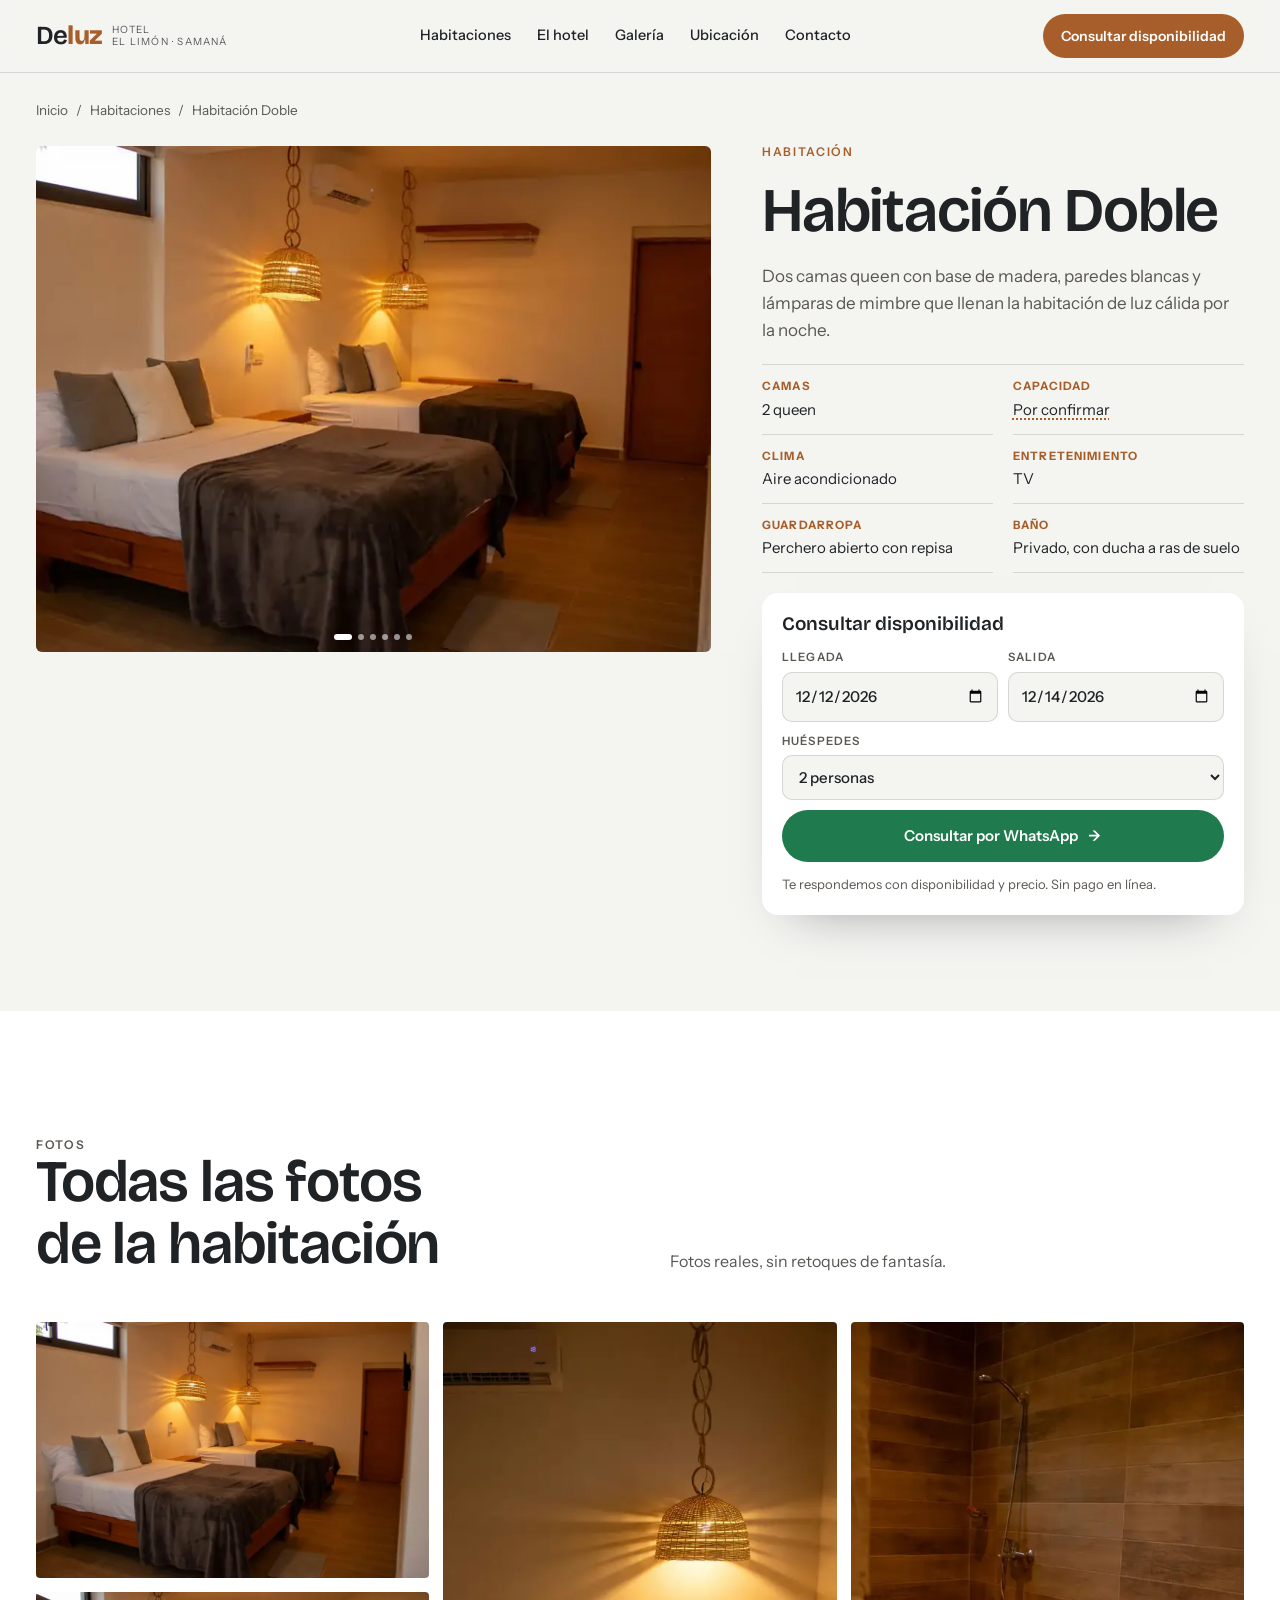
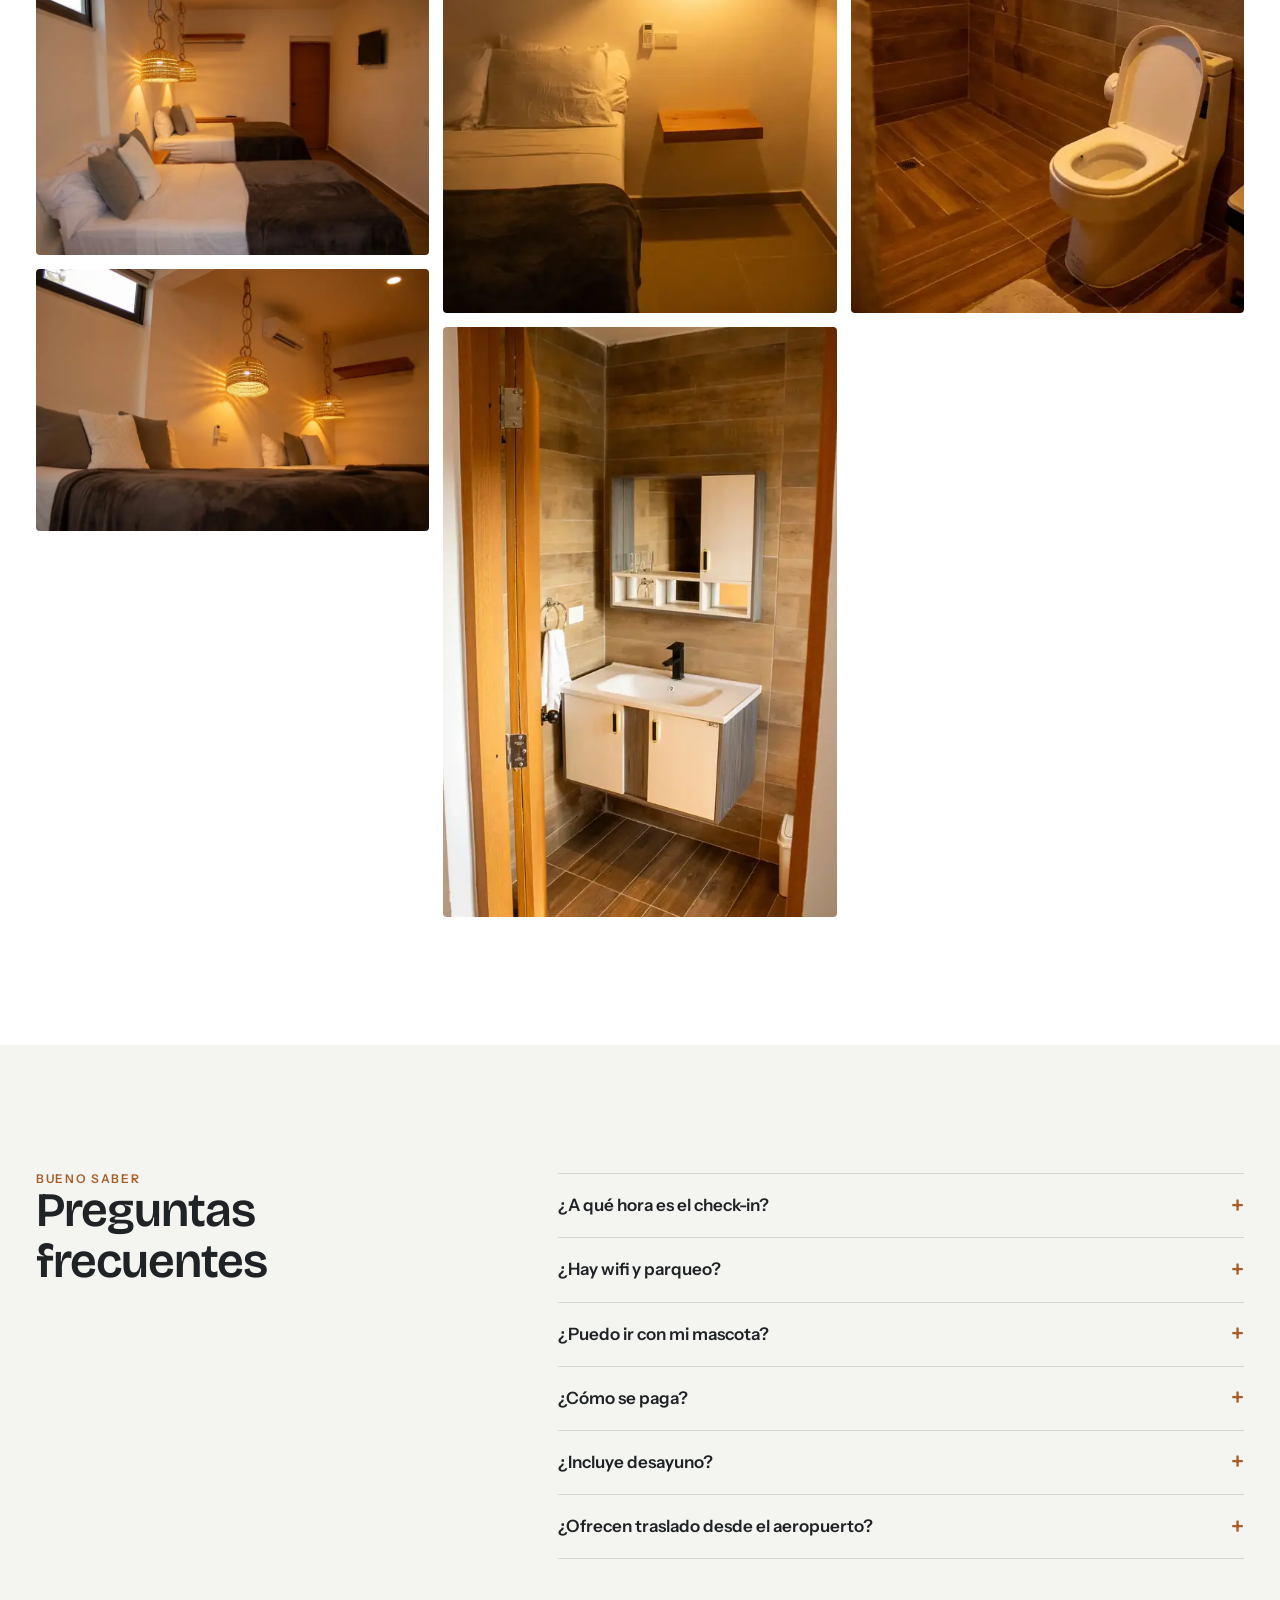
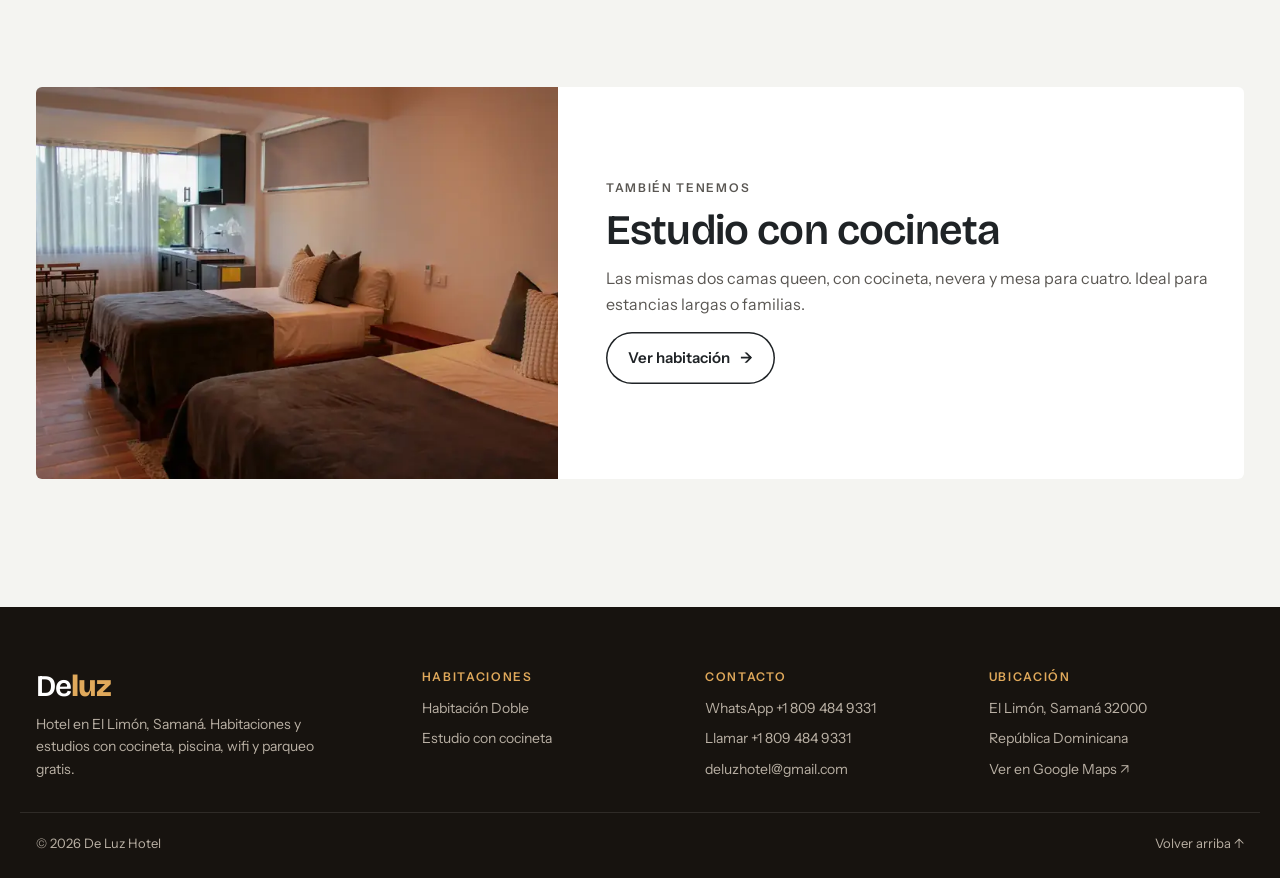
==== commit db9b23b6: "Datos de la web oficial del hotel: correo, dirección y baño privado - Correo deluzhotel@gmail.com en" ====
--- a/habitaciones/doble/index.html
+++ b/habitaciones/doble/index.html
@@ -81,7 +81,7 @@
           <li><b>Clima</b><span>Aire acondicionado</span></li>
           <li><b>Entretenimiento</b><span>TV</span></li>
           <li><b>Guardarropa</b><span>Perchero abierto con repisa</span></li>
-          <li><b>Baño</b><span>Ducha a ras de suelo</span></li>
+          <li><b>Baño</b><span>Privado, con ducha a ras de suelo</span></li>
         </ul>
         <div class="ask-card" id="consulta">
           <b>Consultar disponibilidad</b>
@@ -147,7 +147,7 @@
     </div>
     <div>
       <h4>Contacto</h4>
-      <ul><li><a href="https://wa.me/18094849331" target="_blank" rel="noopener">WhatsApp +1 809 484 9331</a></li><li><a href="tel:+18094849331">Llamar +1 809 484 9331</a></li></ul>
+      <ul><li><a href="https://wa.me/18094849331" target="_blank" rel="noopener">WhatsApp +1 809 484 9331</a></li><li><a href="tel:+18094849331">Llamar +1 809 484 9331</a></li><li><a href="mailto:deluzhotel@gmail.com">deluzhotel@gmail.com</a></li></ul>
     </div>
     <div>
       <h4>Ubicación</h4>
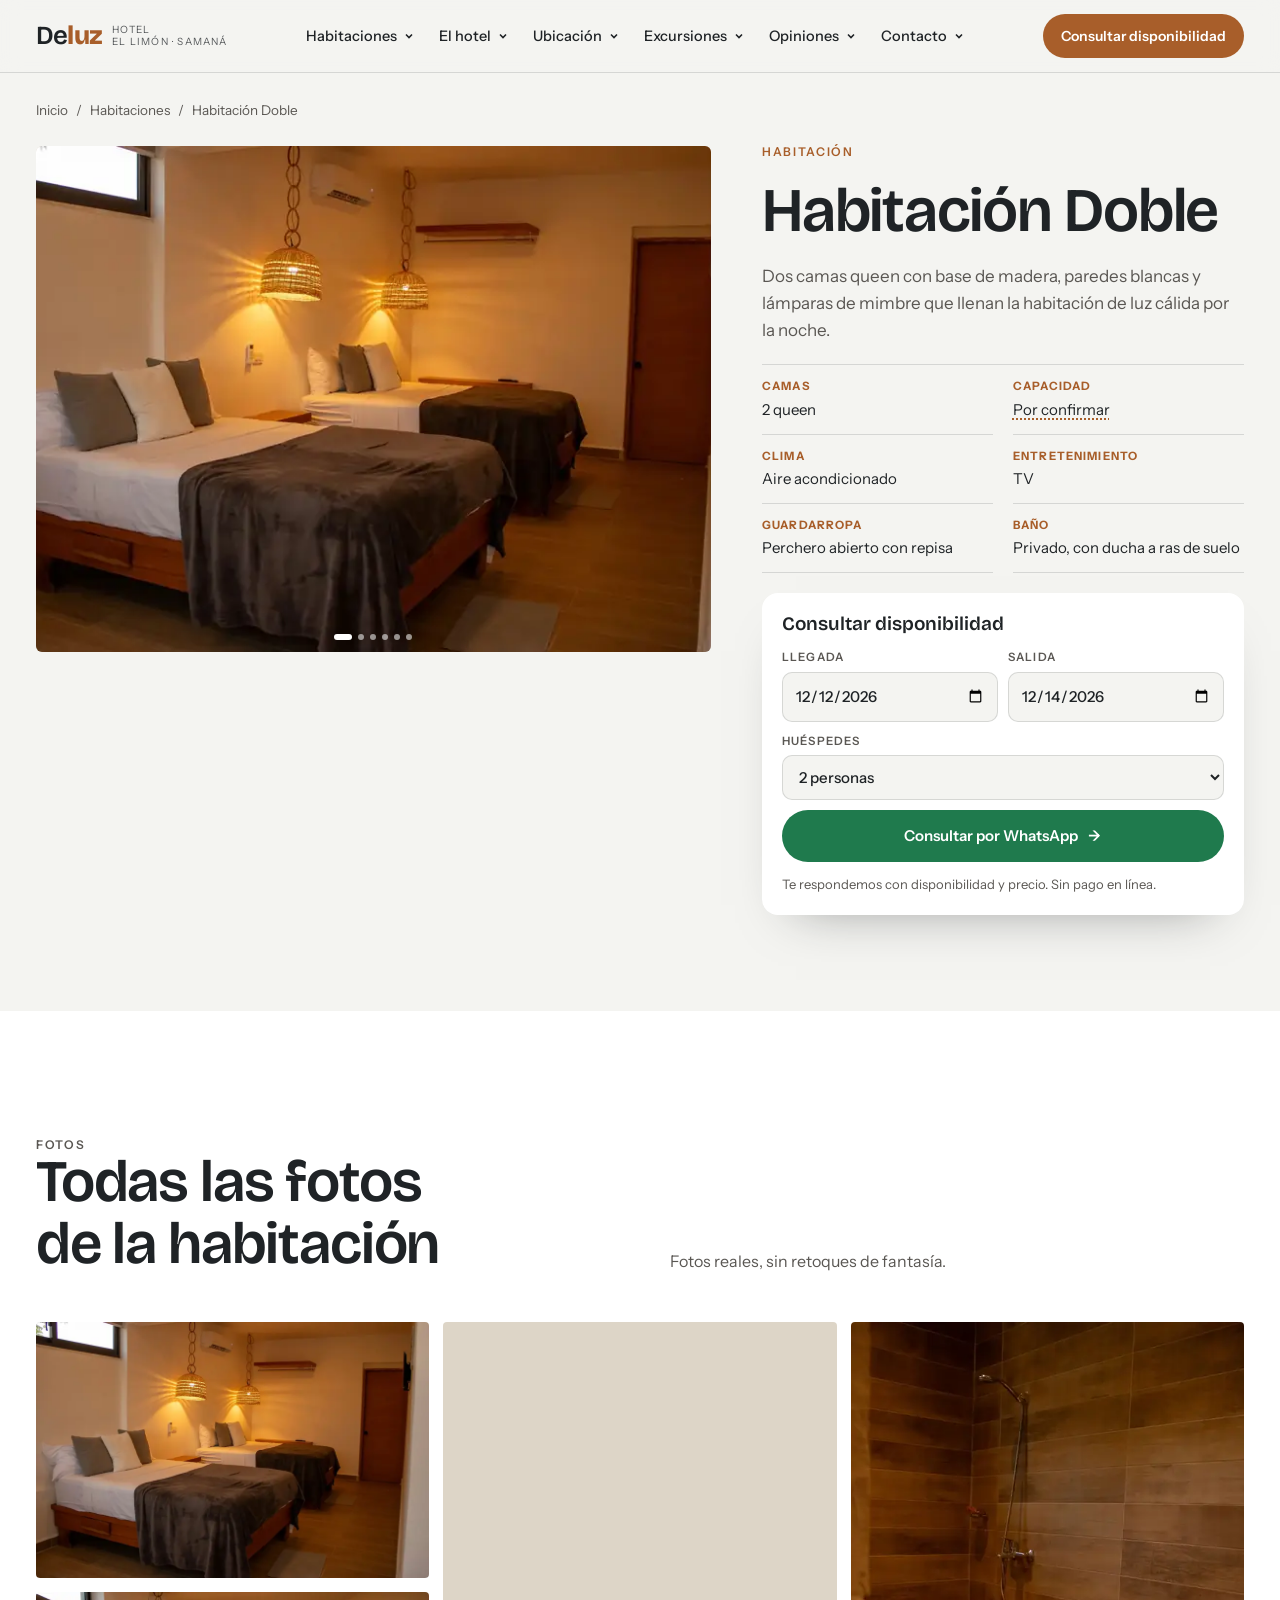
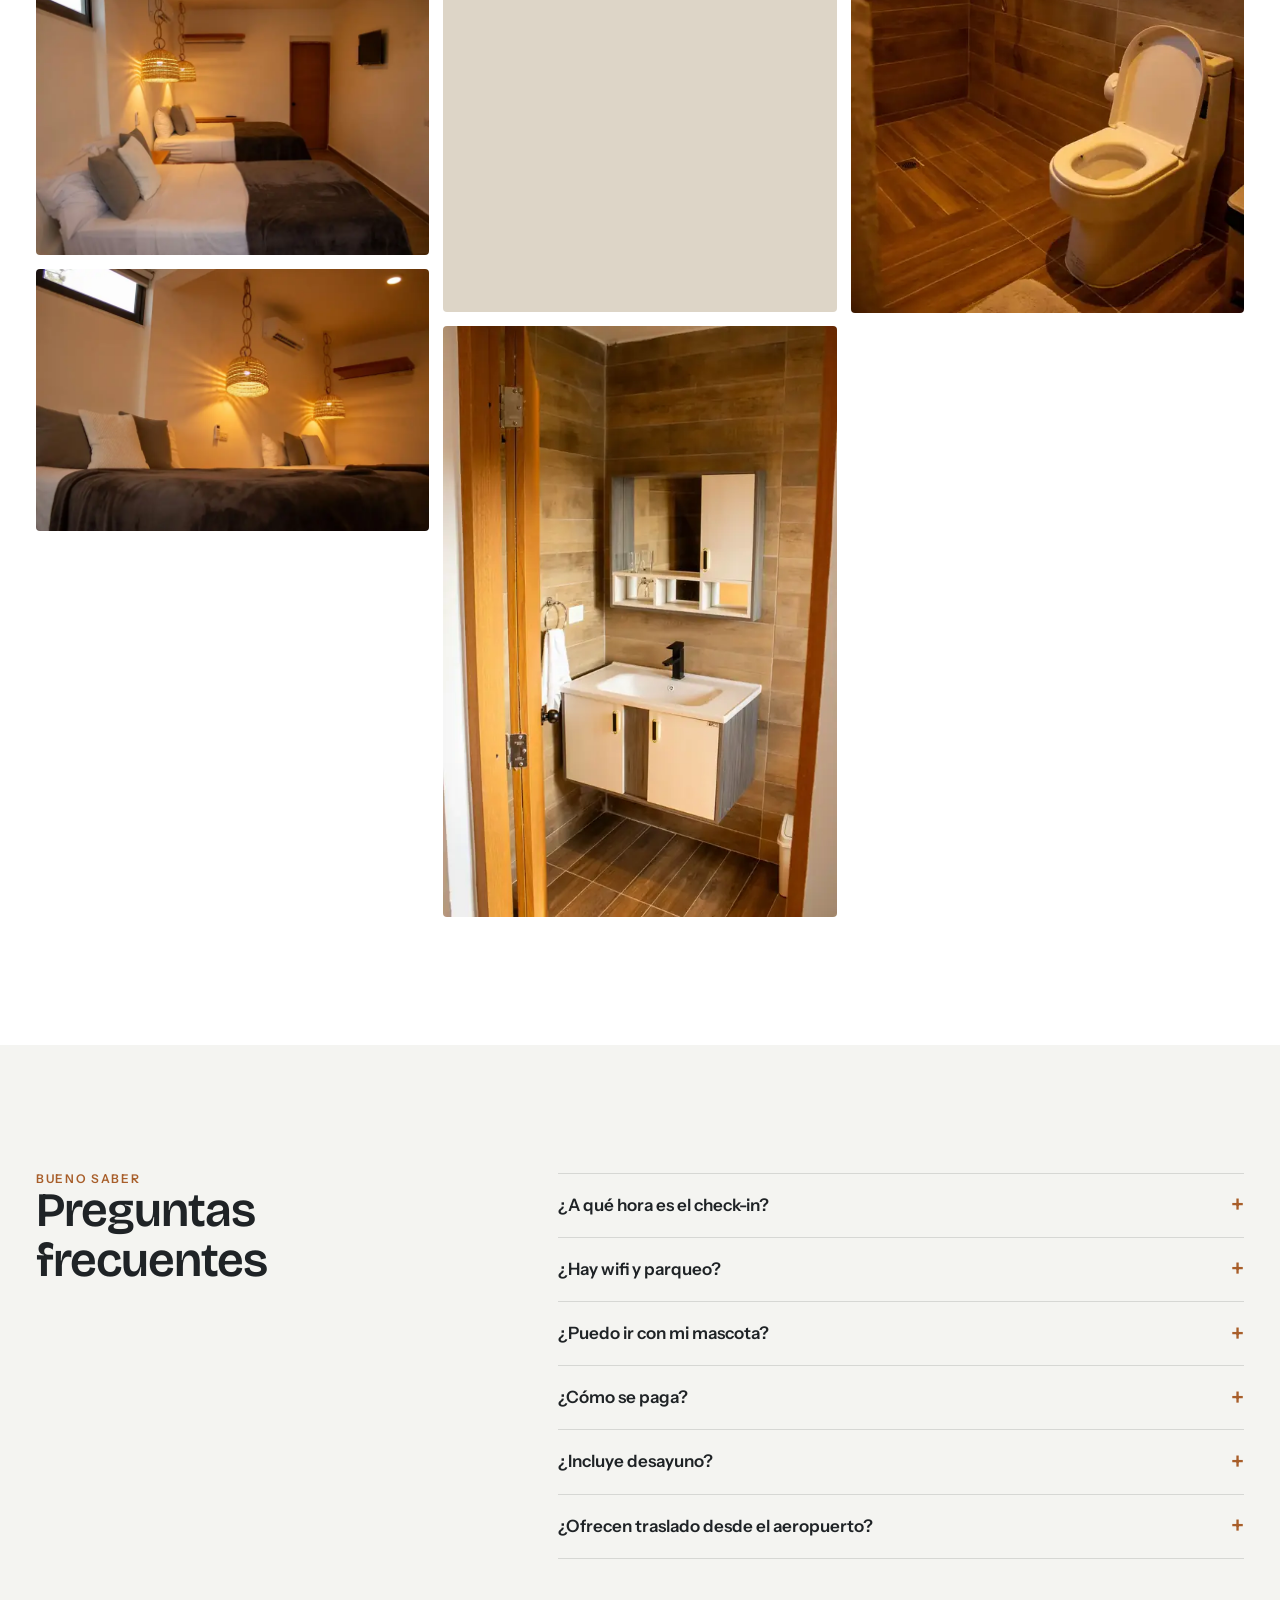
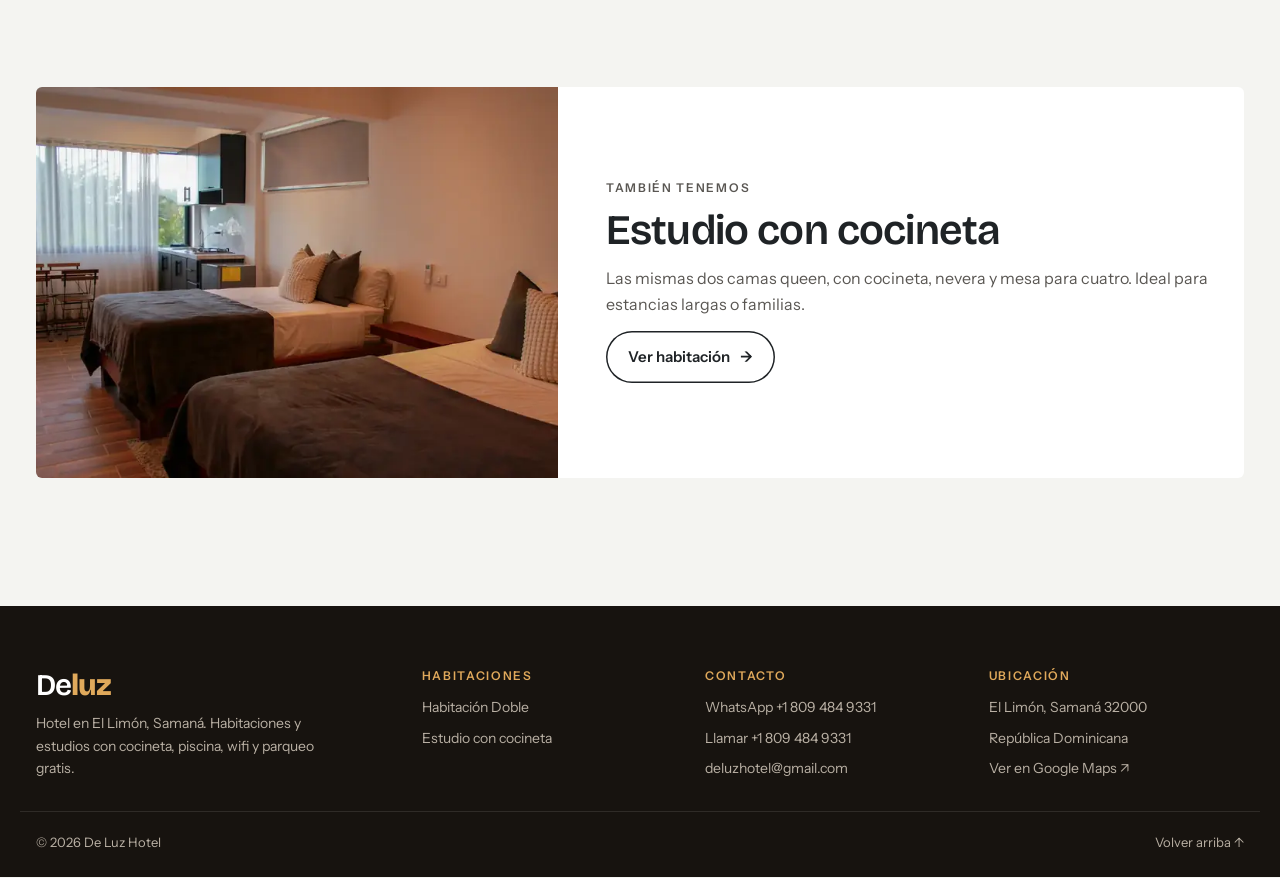
==== commit 5147857e: "Menú con desplegables y secciones Excursiones, Opiniones y Quiénes somos - Menú principal con los ap" ====
--- a/habitaciones/doble/index.html
+++ b/habitaciones/doble/index.html
@@ -34,22 +34,76 @@
       <small>Hotel<br>El Limón · Samaná</small>
     </a>
     <nav class="nav" aria-label="Principal">
-      <a href="../../index.html#habitaciones">Habitaciones</a>
-      <a href="../../index.html#hotel">El hotel</a>
-      <a href="../../index.html#galeria">Galería</a>
-      <a href="../../index.html#ubicacion">Ubicación</a>
-      <a href="../../index.html#contacto">Contacto</a>
+      <ul class="menu">
+      <li class="has-sub">
+        <button class="nav-btn" type="button" aria-expanded="false" aria-controls="sub-hab">Habitaciones<svg class="chev" viewBox="0 0 12 12" aria-hidden="true"><path d="M3 4.5 6 7.5 9 4.5"/></svg></button>
+        <div class="sub" id="sub-hab">
+          <a href="../../habitaciones/doble/index.html"><b>Habitación Doble</b><small>2 camas queen · aire acondicionado</small></a><a href="../../habitaciones/estudio/index.html"><b>Estudio con cocineta</b><small>Cocina propia · mesa para 4</small></a><a href="#consulta"><b>Tarifas y disponibilidad</b><small>Te enviamos el precio por WhatsApp</small></a>
+        </div>
+      </li>
+      <li class="has-sub">
+        <button class="nav-btn" type="button" aria-expanded="false" aria-controls="sub-hotel">El hotel<svg class="chev" viewBox="0 0 12 12" aria-hidden="true"><path d="M3 4.5 6 7.5 9 4.5"/></svg></button>
+        <div class="sub" id="sub-hotel">
+          <a href="../../index.html#hotel"><b>Nuestra propiedad</b><small>Edificio, piscina, jardín y parqueo</small></a><a href="../../index.html#nosotros"><b>Quiénes somos</b><small>La historia del hotel</small></a><a href="../../index.html#galeria"><b>Galería de fotos</b><small>Habitaciones, baños y edificio</small></a>
+        </div>
+      </li>
+      <li class="has-sub">
+        <button class="nav-btn" type="button" aria-expanded="false" aria-controls="sub-ubi">Ubicación<svg class="chev" viewBox="0 0 12 12" aria-hidden="true"><path d="M3 4.5 6 7.5 9 4.5"/></svg></button>
+        <div class="sub" id="sub-ubi">
+          <a href="../../index.html#ubicacion"><b>Cómo llegar</b><small>Mapa, dirección y distancias</small></a><a href="https://www.google.com/maps/place/De+Luz+Hotel/@19.2942143,-69.4327929,17z/data=!3m1!4b1!4m6!3m5!1s0x8eaee575bb2371f7:0xa61d08177c4b8f41!8m2!3d19.2942143!4d-69.4327929" target="_blank" rel="noopener"><b>Abrir en Google Maps ↗</b><small>Ruta desde donde estés</small></a>
+        </div>
+      </li>
+      <li class="has-sub">
+        <button class="nav-btn" type="button" aria-expanded="false" aria-controls="sub-exc">Excursiones<svg class="chev" viewBox="0 0 12 12" aria-hidden="true"><path d="M3 4.5 6 7.5 9 4.5"/></svg></button>
+        <div class="sub" id="sub-exc">
+          <a href="../../index.html#exc-salto"><b>Salto El Limón</b><small>La cascada más cercana</small></a><a href="../../index.html#exc-moron"><b>Playa Morón</b><small>Costa norte</small></a><a href="../../index.html#exc-terrenas"><b>Las Terrenas</b><small>Playas y restaurantes</small></a><a href="../../index.html#exc-samana"><b>Santa Bárbara de Samaná</b><small>Malecón, Cayo Levantado y ballenas</small></a>
+        </div>
+      </li>
+      <li class="has-sub">
+        <button class="nav-btn" type="button" aria-expanded="false" aria-controls="sub-opi">Opiniones<svg class="chev" viewBox="0 0 12 12" aria-hidden="true"><path d="M3 4.5 6 7.5 9 4.5"/></svg></button>
+        <div class="sub" id="sub-opi">
+          <a href="../../index.html#opiniones"><b>Lo que dicen los huéspedes</b><small>Reseñas reales en las plataformas</small></a><a href="https://www.booking.com/hotel/do/de-luz.html" target="_blank" rel="noopener"><b>Opiniones en Booking ↗</b><small>booking.com</small></a><a href="https://www.tripadvisor.com/Hotel_Review-g7142209-d10816859-Reviews-De_Luz_Hotel-El_Limon_Samana_Province_Dominican_Republic.html" target="_blank" rel="noopener"><b>Opiniones en Tripadvisor ↗</b><small>tripadvisor.com</small></a>
+        </div>
+      </li>
+      <li class="has-sub">
+        <button class="nav-btn" type="button" aria-expanded="false" aria-controls="sub-con">Contacto<svg class="chev" viewBox="0 0 12 12" aria-hidden="true"><path d="M3 4.5 6 7.5 9 4.5"/></svg></button>
+        <div class="sub" id="sub-con">
+          <a href="https://wa.me/18094849331" target="_blank" rel="noopener"><b>WhatsApp ↗</b><small>+1 809 484 9331</small></a><a href="tel:+18094849331"><b>Llamar</b><small>+1 809 484 9331</small></a><a href="mailto:deluzhotel@gmail.com"><b>Correo</b><small>deluzhotel@gmail.com</small></a><a href="../../index.html#contacto"><b>Formulario de consulta</b><small>Prepara tu mensaje en un minuto</small></a>
+        </div>
+      </li>
+      </ul>
     </nav>
     <a class="btn btn-primary" href="#consulta">Consultar disponibilidad</a>
     <button class="burger" id="burger" type="button" aria-label="Abrir menú" aria-expanded="false" aria-controls="drawer"><span></span></button>
   </div>
 </header>
 <nav class="drawer" id="drawer" aria-label="Menú móvil">
-  <a href="../../index.html#habitaciones">Habitaciones</a>
-  <a href="../../index.html#hotel">El hotel</a>
-  <a href="../../index.html#galeria">Galería</a>
-  <a href="../../index.html#ubicacion">Ubicación</a>
-  <a href="../../index.html#contacto">Contacto</a>
+  <a class="drawer-home" href="../../index.html">Inicio</a>
+  <details>
+    <summary>Habitaciones<svg class="chev" viewBox="0 0 12 12" aria-hidden="true"><path d="M3 4.5 6 7.5 9 4.5"/></svg></summary>
+    <div><a href="../../habitaciones/doble/index.html">Habitación Doble</a><a href="../../habitaciones/estudio/index.html">Estudio con cocineta</a><a href="#consulta">Tarifas y disponibilidad</a></div>
+  </details>
+  <details>
+    <summary>El hotel<svg class="chev" viewBox="0 0 12 12" aria-hidden="true"><path d="M3 4.5 6 7.5 9 4.5"/></svg></summary>
+    <div><a href="../../index.html#hotel">Nuestra propiedad</a><a href="../../index.html#nosotros">Quiénes somos</a><a href="../../index.html#galeria">Galería de fotos</a></div>
+  </details>
+  <details>
+    <summary>Ubicación<svg class="chev" viewBox="0 0 12 12" aria-hidden="true"><path d="M3 4.5 6 7.5 9 4.5"/></svg></summary>
+    <div><a href="../../index.html#ubicacion">Cómo llegar</a><a href="https://www.google.com/maps/place/De+Luz+Hotel/@19.2942143,-69.4327929,17z/data=!3m1!4b1!4m6!3m5!1s0x8eaee575bb2371f7:0xa61d08177c4b8f41!8m2!3d19.2942143!4d-69.4327929" target="_blank" rel="noopener">Abrir en Google Maps ↗</a></div>
+  </details>
+  <details>
+    <summary>Excursiones<svg class="chev" viewBox="0 0 12 12" aria-hidden="true"><path d="M3 4.5 6 7.5 9 4.5"/></svg></summary>
+    <div><a href="../../index.html#exc-salto">Salto El Limón</a><a href="../../index.html#exc-moron">Playa Morón</a><a href="../../index.html#exc-terrenas">Las Terrenas</a><a href="../../index.html#exc-samana">Santa Bárbara de Samaná</a></div>
+  </details>
+  <details>
+    <summary>Opiniones<svg class="chev" viewBox="0 0 12 12" aria-hidden="true"><path d="M3 4.5 6 7.5 9 4.5"/></svg></summary>
+    <div><a href="../../index.html#opiniones">Lo que dicen los huéspedes</a><a href="https://www.booking.com/hotel/do/de-luz.html" target="_blank" rel="noopener">Opiniones en Booking ↗</a><a href="https://www.tripadvisor.com/Hotel_Review-g7142209-d10816859-Reviews-De_Luz_Hotel-El_Limon_Samana_Province_Dominican_Republic.html" target="_blank" rel="noopener">Opiniones en Tripadvisor ↗</a></div>
+  </details>
+  <details>
+    <summary>Contacto<svg class="chev" viewBox="0 0 12 12" aria-hidden="true"><path d="M3 4.5 6 7.5 9 4.5"/></svg></summary>
+    <div><a href="https://wa.me/18094849331" target="_blank" rel="noopener">WhatsApp ↗</a><a href="tel:+18094849331">Llamar</a><a href="mailto:deluzhotel@gmail.com">Correo</a><a href="../../index.html#contacto">Formulario de consulta</a></div>
+  </details>
+  <a class="btn btn-wa drawer-cta" href="#consulta">Consultar disponibilidad</a>
 </nav>
 
 <main id="main">
--- a/assets/css/site.css
+++ b/assets/css/site.css
@@ -383,3 +383,82 @@
   .grid{columns:2;column-gap:10px}
   .grid button{margin-bottom:10px}
 }
+
+/* ───────── Menú con desplegables ───────── */
+.menu{list-style:none;margin:0;padding:0;display:flex;gap:4px;align-items:center}
+.has-sub{position:relative}
+.nav-btn{display:flex;align-items:center;gap:6px;background:none;border:0;cursor:pointer;color:inherit;font:500 14.5px/1 var(--f-text);padding:10px 10px;border-radius:999px;transition:background-color .25s}
+.nav-btn:hover,.has-sub.open .nav-btn{background:rgba(255,255,255,.14)}
+.top.solid .nav-btn:hover,.top.solid .has-sub.open .nav-btn{background:rgba(31,35,38,.07)}
+.chev{width:12px;height:12px;fill:none;stroke:currentColor;stroke-width:1.6;transition:transform .3s var(--ease)}
+.has-sub.open .chev{transform:rotate(180deg)}
+.sub{position:absolute;top:calc(100% + 12px);left:50%;min-width:270px;background:var(--blanco);color:var(--tinta);border-radius:16px;padding:8px;display:grid;gap:2px;box-shadow:0 24px 50px -18px rgba(23,19,15,.45),0 0 0 1px var(--linea);opacity:0;visibility:hidden;transform:translate(-50%,8px);transition:opacity .25s var(--ease),transform .25s var(--ease),visibility 0s .25s;z-index:5}
+.sub::before{content:"";position:absolute;left:0;right:0;top:-14px;height:14px}
+.sub::after{content:"";position:absolute;top:-6px;left:50%;width:12px;height:12px;background:var(--blanco);transform:translateX(-50%) rotate(45deg);border-radius:2px 0 0 0;box-shadow:-1px -1px 0 var(--linea)}
+.has-sub.open .sub{opacity:1;visibility:visible;transform:translate(-50%,0);transition:opacity .25s var(--ease),transform .25s var(--ease)}
+@media (hover:hover){.has-sub:hover .sub{opacity:1;visibility:visible;transform:translate(-50%,0);transition:opacity .25s var(--ease),transform .25s var(--ease)}.has-sub:hover .chev{transform:rotate(180deg)}}
+.sub a{position:relative;display:grid;gap:2px;padding:10px 14px 10px 30px;border-radius:10px;text-decoration:none;transition:background-color .2s}
+.sub a::before{content:"";position:absolute;left:13px;top:16px;width:7px;height:7px;border-radius:50%;background:var(--piedra);transition:background-color .2s,box-shadow .2s}
+.sub a:hover,.sub a:focus-visible{background:var(--cal)}
+.sub a:hover::before,.sub a:focus-visible::before{background:var(--mimbre);box-shadow:0 0 0 4px rgba(224,169,91,.25)}
+.sub b{font-size:14.5px;font-weight:600}
+.sub small{font-size:12.5px;color:var(--manta)}
+.top .wrap{gap:16px}
+
+/* Menú móvil: acordeones */
+.drawer{overflow-y:auto;gap:0;padding-top:96px}
+.drawer details{border-bottom:1px solid rgba(255,255,255,.12)}
+.drawer summary{list-style:none;cursor:pointer;display:flex;justify-content:space-between;align-items:center;font:600 28px/1.2 var(--f-display);padding:14px 0}
+.drawer summary::-webkit-details-marker{display:none}
+.drawer summary .chev{width:18px;height:18px;stroke:var(--mimbre)}
+.drawer details[open] summary .chev{transform:rotate(180deg)}
+.drawer details div{display:grid;padding:0 0 14px 4px}
+.drawer details div a{font:500 17px/1.3 var(--f-text);padding:9px 0;color:#d9d1c5}
+.drawer details div a:hover{color:var(--mimbre)}
+.drawer .drawer-home{font:600 28px/1.2 var(--f-display);padding:14px 0;border-bottom:1px solid rgba(255,255,255,.12)}
+.drawer .drawer-cta{margin-top:24px;justify-content:center;font:600 16px/1 var(--f-text);padding:16px}
+
+/* Quiénes somos */
+.nosotros{display:grid;gap:8px;border-top:1px solid var(--linea);padding-top:18px;scroll-margin-top:96px}
+.nosotros h3{font-size:22px}
+
+/* Excursiones */
+.exc-band{background:var(--blanco)}
+.exc-grid{display:grid;grid-template-columns:repeat(4,minmax(0,1fr));gap:16px}
+.exc{position:relative;overflow:hidden;background:var(--cal);border-radius:6px;padding:26px 22px;display:grid;gap:12px;align-content:start;scroll-margin-top:96px;transition:transform .4s var(--ease),box-shadow .4s}
+.exc::before{content:"";position:absolute;inset:0;pointer-events:none;background:repeating-conic-gradient(from 90deg at 100% 0%,rgba(224,169,91,.18) 0deg 1deg,transparent 1deg 6deg);-webkit-mask-image:radial-gradient(circle at 100% 0%,#000 0,transparent 55%);mask-image:radial-gradient(circle at 100% 0%,#000 0,transparent 55%)}
+.exc:hover,.exc:target{transform:translateY(-4px);box-shadow:0 30px 50px -35px rgba(31,35,38,.45)}
+.exc:target{box-shadow:0 0 0 2px var(--mimbre),0 30px 50px -35px rgba(31,35,38,.45)}
+.exc h3{font-size:24px}
+.exc p:not(.eyebrow){color:var(--manta);font-size:15px}
+.exc a{font-weight:600;font-size:14px;color:var(--teca);text-decoration:none;margin-top:4px}
+.exc a:hover{text-decoration:underline}
+
+/* Opiniones */
+.opi-band{position:relative;overflow:hidden;background:var(--noche);color:#f3ece2}
+.opi-band .rays{--rx:15%;--ry:-10%}
+.opi-band .eyebrow{color:var(--mimbre)}
+.opi{position:relative;display:grid;grid-template-columns:minmax(0,1fr) minmax(0,1fr);gap:clamp(24px,5vw,72px);align-items:center}
+.opi h2{font-size:clamp(34px,4.4vw,56px);margin:10px 0 14px}
+.opi p:not(.eyebrow){color:#c9bfb1;max-width:46ch}
+.opi-links{display:grid;gap:10px}
+.opi-links a{display:flex;justify-content:space-between;align-items:center;gap:16px;padding:20px 22px;border:1px solid rgba(255,255,255,.14);border-radius:14px;text-decoration:none;transition:border-color .25s,background-color .25s,transform .25s var(--ease)}
+.opi-links a:hover{border-color:var(--mimbre);background:rgba(255,255,255,.04);transform:translateX(4px)}
+.opi-links b{font:600 22px/1 var(--f-display)}
+.opi-links span{color:var(--mimbre);font-weight:600;font-size:14px}
+
+@media (max-width:1180px){
+  .nav,.top .btn{display:none}
+  .burger{display:block}
+}
+@media (max-width:960px){
+  .exc-grid{grid-template-columns:repeat(2,minmax(0,1fr))}
+  .opi{grid-template-columns:minmax(0,1fr)}
+}
+@media (max-width:600px){
+  .exc-grid{grid-template-columns:minmax(0,1fr)}
+}
+.exc{display:flex;flex-direction:column}
+.exc a{margin-top:auto;padding-top:6px}
+.menu-open .top,.menu-open .top.solid{background:transparent;box-shadow:none;-webkit-backdrop-filter:none;backdrop-filter:none;color:#fff}
+.menu-open .top .wm b{color:var(--mimbre)}
